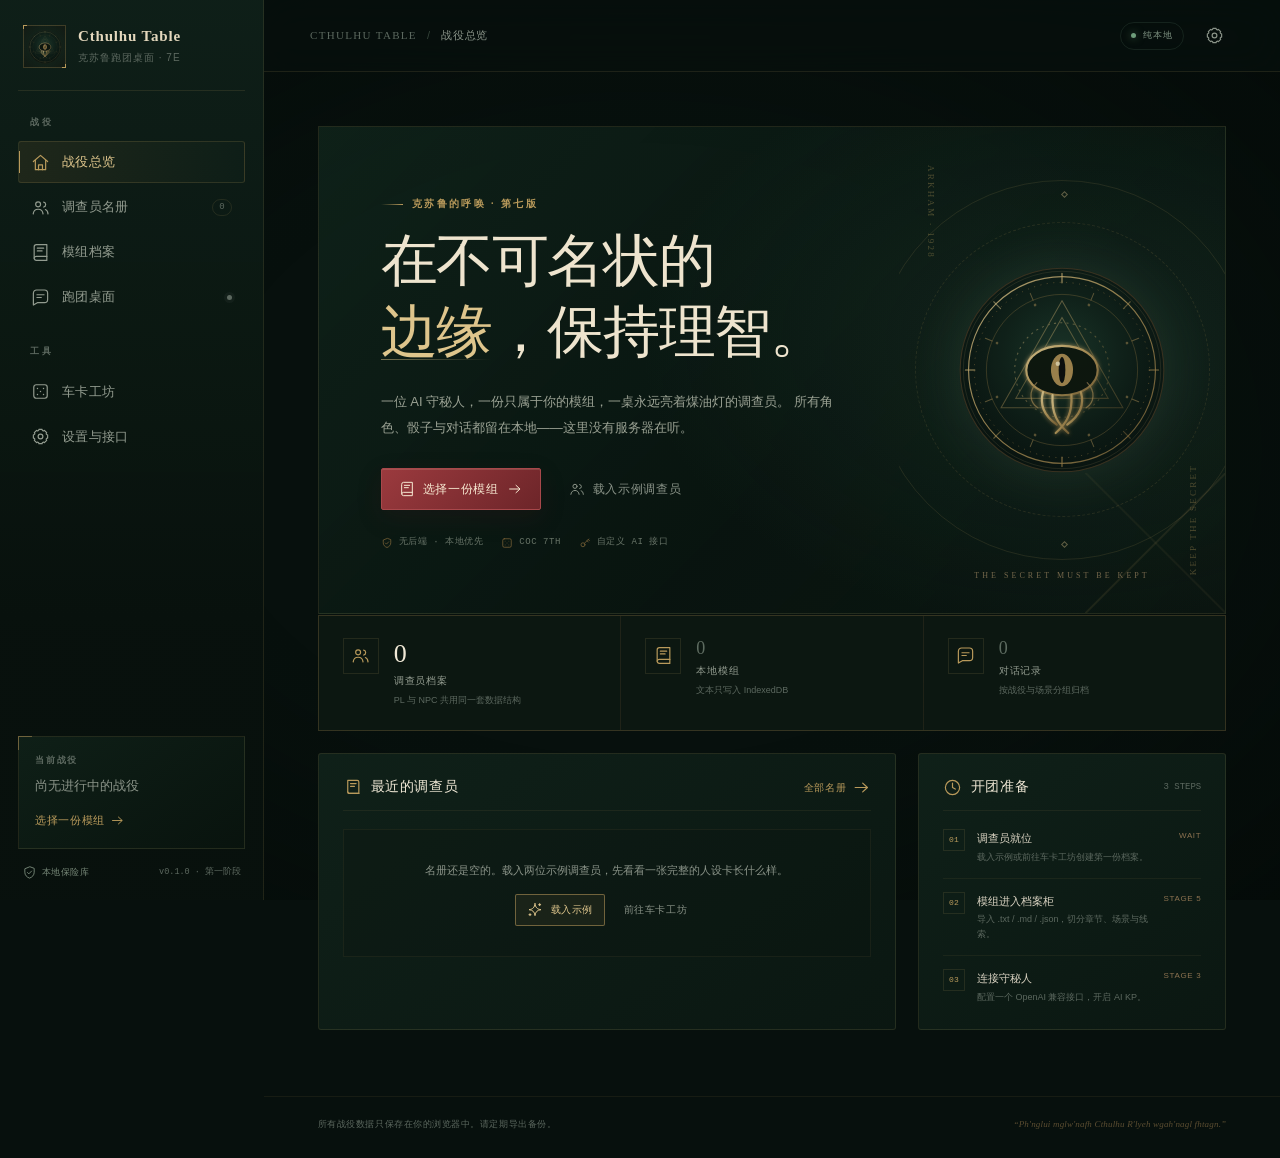
==== index.html @ a8385612 "Add files via upload" ====
<!DOCTYPE html>
<html lang="zh-CN" data-reduce-motion="false">
<head>
  <meta charset="UTF-8">
  <meta name="viewport" content="width=device-width, initial-scale=1.0, viewport-fit=cover">
  <meta name="color-scheme" content="dark">
  <meta name="theme-color" content="#07100d">
  <meta name="description" content="Cthulhu Table —— 纯前端、本地优先的克苏鲁的呼唤第七版 AI 跑团桌面。">
  <title>Cthulhu Table · 克苏鲁跑团桌面</title>
  <link rel="icon" href="assets/sigil.svg" type="image/svg+xml">
  <link rel="stylesheet" href="css/main.css">
  <style>
    /* 首屏防白闪：即使 CSS 尚未解析也保持深色 */
    html, body { background: #07100d; color: #ded4bc; }
    .boot-screen {
      position: fixed; inset: 0; z-index: 9999;
      display: grid; place-items: center; gap: 20px;
      background: radial-gradient(circle at 50% 42%, #10231b 0%, #07100d 62%);
      transition: opacity .45s ease, visibility .45s ease;
    }
    .boot-screen.is-hidden { opacity: 0; visibility: hidden; pointer-events: none; }
    .boot-inner { display: grid; justify-items: center; gap: 14px; text-align: center; }
    .boot-sigil { width: 78px; height: 78px; animation: bootTurn 14s linear infinite; }
    .boot-kicker { margin: 0; color: #b69b62; font: 600 11px/1.4 Georgia, serif; letter-spacing: .32em; text-transform: uppercase; }
    .boot-title { margin: 0; color: #e3d8bf; font: 500 20px/1.3 "Noto Serif SC", "Songti SC", SimSun, serif; letter-spacing: .1em; }
    .boot-note { margin: 0; max-width: 440px; color: #7f8b7d; font: 12px/1.8 "Noto Sans SC", "Microsoft YaHei", sans-serif; }
    .boot-note code { color: #c8ad75; }
    .boot-hint { display: none; max-width: 560px; padding: 14px 18px; border: 1px solid rgba(177, 65, 64, .5); background: rgba(74, 25, 26, .3); color: #cfb9a2; text-align: left; }
    .boot-hint.is-visible { display: block; }
    @keyframes bootTurn { to { transform: rotate(360deg); } }
    @media (prefers-reduced-motion: reduce) { .boot-sigil { animation: none; } }
  </style>
</head>
<body class="is-booting">
  <a class="skip-link" href="#main-content">跳到主要内容</a>

  <div class="boot-screen" id="boot-screen" role="status" aria-live="polite">
    <div class="boot-inner">
      <img class="boot-sigil" src="assets/sigil.svg" alt="">
      <p class="boot-kicker">Cthulhu Table</p>
      <h1 class="boot-title">正在唤醒旧日</h1>
      <p class="boot-note" id="boot-note">正在检查本地档案与守秘人桌面……</p>
      <div class="boot-hint" id="file-protocol-hint">
        <strong>需要通过 HTTP 打开。</strong><br>
        浏览器出于安全策略，禁止 <code>file://</code> 页面加载 ES Module。请双击项目根目录的
        <code>启动本地预览.bat</code>，或使用任意静态文件服务器打开本项目。部署到 GitHub Pages 后不受此限制。
      </div>
    </div>
  </div>

  <div class="app-shell" id="app-shell">
    <aside class="sidebar" id="sidebar" aria-label="主导航">
      <div class="sidebar__brand">
        <a class="brand" href="#/home" aria-label="Cthulhu Table 首页">
          <span class="brand__mark"><img src="assets/sigil.svg" alt=""></span>
          <span class="brand__type">
            <span class="brand__name">Cthulhu Table</span>
            <span class="brand__sub">克苏鲁跑团桌面 · 7E</span>
          </span>
        </a>
        <button class="icon-btn sidebar__close" type="button" data-action="close-nav" aria-label="关闭导航">
          <svg class="icon" aria-hidden="true"><use href="#i-x"></use></svg>
        </button>
      </div>

      <nav class="nav">
        <p class="nav__label">战役</p>
        <a class="nav__link" href="#/home" data-route="/home">
          <svg class="icon" aria-hidden="true"><use href="#i-home"></use></svg>
          <span>战役总览</span>
        </a>
        <a class="nav__link" href="#/characters" data-route="/characters">
          <svg class="icon" aria-hidden="true"><use href="#i-users"></use></svg>
          <span>调查员名册</span>
          <span class="nav__count" data-nav-count="characters">0</span>
        </a>
        <a class="nav__link" href="#/modules" data-route="/modules">
          <svg class="icon" aria-hidden="true"><use href="#i-book"></use></svg>
          <span>模组档案</span>
        </a>
        <a class="nav__link" href="#/table" data-route="/table">
          <svg class="icon" aria-hidden="true"><use href="#i-table"></use></svg>
          <span>跑团桌面</span>
          <span class="nav__dot" title="尚未开始"></span>
        </a>

        <p class="nav__label nav__label--tools">工具</p>
        <a class="nav__link" href="#/builder" data-route="/builder">
          <svg class="icon" aria-hidden="true"><use href="#i-dice"></use></svg>
          <span>车卡工坊</span>
        </a>
        <a class="nav__link" href="#/settings" data-route="/settings">
          <svg class="icon" aria-hidden="true"><use href="#i-settings"></use></svg>
          <span>设置与接口</span>
        </a>
      </nav>

      <div class="campaign-slot">
        <p class="campaign-slot__label">当前战役</p>
        <p class="campaign-slot__title">尚无进行中的战役</p>
        <a class="campaign-slot__link" href="#/modules">
          选择一份模组
          <svg class="icon icon--sm" aria-hidden="true"><use href="#i-arrow-right"></use></svg>
        </a>
      </div>

      <div class="sidebar__foot">
        <span class="local-seal" title="所有数据仅保存在此浏览器">
          <svg class="icon icon--sm" aria-hidden="true"><use href="#i-shield"></use></svg>
          本地保险库
        </span>
        <span class="version">v0.1.0 · 第一阶段</span>
      </div>
    </aside>

    <button class="nav-scrim" type="button" data-action="close-nav" tabindex="-1" aria-label="关闭导航遮罩"></button>

    <div class="shell-main">
      <header class="topbar">
        <div class="topbar__left">
          <button class="icon-btn topbar__menu" type="button" data-action="open-nav" aria-label="打开导航" aria-controls="sidebar" aria-expanded="false">
            <svg class="icon" aria-hidden="true"><use href="#i-menu"></use></svg>
          </button>
          <div class="crumb">
            <span class="crumb__root">Cthulhu Table</span>
            <span class="crumb__sep">/</span>
            <span class="crumb__current" id="topbar-title">战役总览</span>
          </div>
        </div>
        <div class="topbar__right">
          <span class="connection-pill" id="connection-pill">
            <span class="connection-pill__dot"></span>
            <span>纯本地</span>
          </span>
          <a class="icon-btn" href="#/settings" aria-label="打开设置">
            <svg class="icon" aria-hidden="true"><use href="#i-settings"></use></svg>
          </a>
        </div>
      </header>

      <main id="main-content" class="view" tabindex="-1" aria-live="polite"></main>

      <footer class="app-footer">
        <p>所有战役数据只保存在你的浏览器中。请定期导出备份。</p>
        <p class="app-footer__sigil">“Ph'nglui mglw'nafh Cthulhu R'lyeh wgah'nagl fhtagn.”</p>
      </footer>
    </div>
  </div>

  <div class="toast-region" id="toast-region" aria-live="polite" aria-atomic="false"></div>

  <dialog class="modal" id="app-dialog" aria-labelledby="modal-title">
    <div class="modal__frame">
      <button class="icon-btn modal__close" type="button" data-close-dialog aria-label="关闭对话框">
        <svg class="icon" aria-hidden="true"><use href="#i-x"></use></svg>
      </button>
      <header class="modal__head">
        <p class="modal__eyebrow" id="modal-eyebrow"></p>
        <h2 class="modal__title" id="modal-title"></h2>
      </header>
      <div class="modal__body" id="modal-body"></div>
      <footer class="modal__foot" id="modal-foot" hidden></footer>
    </div>
  </dialog>

  <!-- 内联图标库：不依赖任何 CDN -->
  <svg class="svg-sprite" aria-hidden="true" xmlns="http://www.w3.org/2000/svg">
    <symbol id="i-home" viewBox="0 0 24 24"><path d="M3 10.8 12 3l9 7.8"/><path d="M5.5 9.2V21h13V9.2"/><path d="M9.5 21v-6h5v6"/></symbol>
    <symbol id="i-users" viewBox="0 0 24 24"><circle cx="9" cy="8" r="3.1"/><path d="M2.8 20c.4-3.6 2.9-5.8 6.2-5.8s5.8 2.2 6.2 5.8"/><path d="M16 5.3a3.1 3.1 0 0 1 0 6.1"/><path d="M18.2 14.6c1.9.7 3 2.5 3.3 5.4"/></symbol>
    <symbol id="i-book" viewBox="0 0 24 24"><path d="M4 4.8A2.8 2.8 0 0 1 6.8 2H20v20H6.8A2.8 2.8 0 0 1 4 19.2z"/><path d="M4 19.2A2.8 2.8 0 0 1 6.8 17H20"/><path d="M8 6.5h8M8 10h6"/></symbol>
    <symbol id="i-table" viewBox="0 0 24 24"><path d="M21 14.5a4 4 0 0 1-4 4H8l-5 3V6.5a4 4 0 0 1 4-4h10a4 4 0 0 1 4 4z"/><path d="M7.5 8.5h9M7.5 12h5.5"/></symbol>
    <symbol id="i-dice" viewBox="0 0 24 24"><rect x="3.5" y="3.5" width="17" height="17" rx="3"/><circle cx="8.2" cy="8.2" r=".9" fill="currentColor" stroke="none"/><circle cx="15.8" cy="8.2" r=".9" fill="currentColor" stroke="none"/><circle cx="12" cy="12" r=".9" fill="currentColor" stroke="none"/><circle cx="8.2" cy="15.8" r=".9" fill="currentColor" stroke="none"/><circle cx="15.8" cy="15.8" r=".9" fill="currentColor" stroke="none"/></symbol>
    <symbol id="i-settings" viewBox="0 0 24 24"><circle cx="12" cy="12" r="3"/><path d="M19.4 15a1.6 1.6 0 0 0 .3 1.8l.1.1-2.9 2.9-.1-.1a1.6 1.6 0 0 0-1.8-.3 1.6 1.6 0 0 0-1 1.5V21h-4v-.1a1.6 1.6 0 0 0-1-1.5 1.6 1.6 0 0 0-1.8.3l-.1.1-2.9-2.9.1-.1a1.6 1.6 0 0 0 .3-1.8 1.6 1.6 0 0 0-1.5-1H3v-4h.1a1.6 1.6 0 0 0 1.5-1 1.6 1.6 0 0 0-.3-1.8l-.1-.1 2.9-2.9.1.1a1.6 1.6 0 0 0 1.8.3 1.6 1.6 0 0 0 1-1.5V3h4v.1a1.6 1.6 0 0 0 1 1.5 1.6 1.6 0 0 0 1.8-.3l.1-.1 2.9 2.9-.1.1a1.6 1.6 0 0 0-.3 1.8 1.6 1.6 0 0 0 1.5 1H21v4h-.1a1.6 1.6 0 0 0-1.5 1z"/></symbol>
    <symbol id="i-menu" viewBox="0 0 24 24"><path d="M3.5 7h17M3.5 12h17M3.5 17h17"/></symbol>
    <symbol id="i-x" viewBox="0 0 24 24"><path d="m5 5 14 14M19 5 5 19"/></symbol>
    <symbol id="i-plus" viewBox="0 0 24 24"><path d="M12 4v16M4 12h16"/></symbol>
    <symbol id="i-arrow-right" viewBox="0 0 24 24"><path d="M4 12h15"/><path d="m13.5 6.5 6 5.5-6 5.5"/></symbol>
    <symbol id="i-arrow-up-right" viewBox="0 0 24 24"><path d="M6.5 17.5 17.5 6.5"/><path d="M8 6.5h9.5V16"/></symbol>
    <symbol id="i-chevron-down" viewBox="0 0 24 24"><path d="m6 9 6 6 6-6"/></symbol>
    <symbol id="i-upload" viewBox="0 0 24 24"><path d="M12 16V3.8"/><path d="m7.5 8.3 4.5-4.5 4.5 4.5"/><path d="M4 15.5V20h16v-4.5"/></symbol>
    <symbol id="i-download" viewBox="0 0 24 24"><path d="M12 3.8V16"/><path d="m7.5 11.5 4.5 4.5 4.5-4.5"/><path d="M4 15.5V20h16v-4.5"/></symbol>
    <symbol id="i-shield" viewBox="0 0 24 24"><path d="M12 3 4.5 6v5.5c0 4.7 3.1 7.9 7.5 9.5 4.4-1.6 7.5-4.8 7.5-9.5V6z"/><path d="m8.7 12 2.2 2.2 4.4-4.5"/></symbol>
    <symbol id="i-eye" viewBox="0 0 24 24"><path d="M2.5 12s3.4-6 9.5-6 9.5 6 9.5 6-3.4 6-9.5 6-9.5-6-9.5-6Z"/><circle cx="12" cy="12" r="2.7"/></symbol>
    <symbol id="i-lock" viewBox="0 0 24 24"><rect x="4.5" y="10" width="15" height="11" rx="2"/><path d="M8 10V7.5a4 4 0 0 1 8 0V10"/><path d="M12 14v3"/></symbol>
    <symbol id="i-key" viewBox="0 0 24 24"><circle cx="8" cy="15.5" r="4"/><path d="m11 12.5 8.5-8.5M16 7.5l2.5 2.5M18.5 5l2.5 2.5"/></symbol>
    <symbol id="i-check" viewBox="0 0 24 24"><path d="m4 12.5 5.2 5.2L20 6.5"/></symbol>
    <symbol id="i-alert" viewBox="0 0 24 24"><path d="M12 3.5 21 20H3z"/><path d="M12 9v5M12 17.2v.2"/></symbol>
    <symbol id="i-trash" viewBox="0 0 24 24"><path d="M4.5 6.5h15M9 3.5h6M7 6.5 8 21h8l1-14.5M10 10v7M14 10v7"/></symbol>
    <symbol id="i-edit" viewBox="0 0 24 24"><path d="M4 20h4l11-11-4-4L4 16z"/><path d="m13.5 6.5 4 4"/></symbol>
    <symbol id="i-spark" viewBox="0 0 24 24"><path d="M12 2.5c.6 5.7 3.3 8.4 9 9-5.7.6-8.4 3.3-9 9-.6-5.7-3.3-8.4-9-9 5.7-.6 8.4-3.3 9-9Z"/><path d="M19 2.5v3M17.5 4h3M4.5 17.5v3M3 19h3"/></symbol>
    <symbol id="i-file" viewBox="0 0 24 24"><path d="M6 2.5h8l4 4V21.5H6z"/><path d="M14 2.5v4h4M9 12h6M9 16h6"/></symbol>
    <symbol id="i-clock" viewBox="0 0 24 24"><circle cx="12" cy="12" r="9"/><path d="M12 6.5V12l3.5 2"/></symbol>
    <symbol id="i-heart" viewBox="0 0 24 24"><path d="M20.8 5.8a5 5 0 0 0-7.1 0L12 7.5l-1.7-1.7a5 5 0 1 0-7.1 7.1L12 21l8.8-8.1a5 5 0 0 0 0-7.1Z"/></symbol>
    <symbol id="i-search" viewBox="0 0 24 24"><circle cx="10.8" cy="10.8" r="7.3"/><path d="m16 16 5 5"/></symbol>
    <symbol id="i-refresh" viewBox="0 0 24 24"><path d="M20.5 11A8.5 8.5 0 1 0 18 17.1"/><path d="M20.5 4v7h-7"/></symbol>
    <symbol id="i-wand" viewBox="0 0 24 24"><path d="m4 20 11-11"/><path d="m13.5 6.5 4 4"/><path d="M18 2.5v4M16 4.5h4M5 4v3M3.5 5.5h3M20 14v3M18.5 15.5h3"/></symbol>
    <symbol id="i-scroll" viewBox="0 0 24 24"><path d="M6 3h12a2 2 0 0 1 2 2v14.5H8A2 2 0 0 1 6 17.5z"/><path d="M6 17.5A2 2 0 0 0 8 19.5h12"/><path d="M9.5 7h7M9.5 10.5h5"/></symbol>
  </svg>

  <script>
    // 在模块脚本加载失败时，给出可操作的提示，而不是永远停在启动页。
    (function () {
      var isFile = location.protocol === 'file:';
      if (isFile) {
        document.getElementById('file-protocol-hint').classList.add('is-visible');
        document.getElementById('boot-note').textContent = '检测到 file:// 协议，浏览器阻止了 ES Module 加载。';
      }
      window.setTimeout(function () {
        if (document.body.classList.contains('is-booting')) {
          var note = document.getElementById('boot-note');
          if (note && !isFile) note.textContent = '加载时间超出预期。请打开开发者工具查看控制台错误。';
          if (isFile) document.getElementById('file-protocol-hint').classList.add('is-visible');
        }
      }, 6000);
    })();
  </script>
  <script type="module" src="js/app.js"></script>
  <noscript>
    <div class="noscript">Cthulhu Table 需要启用 JavaScript 才能运行。</div>
  </noscript>
</body>
</html>
---- css/main.css ----
/* =========================================================
   Cthulhu Table — 基础设计系统
   纯原生 CSS，无构建步骤、无外部字体/CDN。
   色彩：深墨绿、旧金、暗红、羊皮纸。
   ========================================================= */

:root {
  --bg: #07100d;
  --bg-deep: #040a08;
  --bg-elev: #0b1612;
  --panel: #0d1a15;
  --panel-2: #102019;
  --panel-3: #14261e;
  --line: rgba(184, 154, 93, 0.14);
  --line-strong: rgba(184, 154, 93, 0.32);
  --line-green: rgba(97, 130, 110, 0.18);
  --text: #d9d2c1;
  --text-strong: #f0e8d6;
  --muted: #8a9388;
  --faint: #5c685f;
  --gold: #b99a5b;
  --gold-bright: #dec58c;
  --gold-dim: #7e6538;
  --blood: #8e3236;
  --blood-bright: #bd5356;
  --blood-dim: #4b2022;
  --green: #527562;
  --green-bright: #7fa48d;
  --parchment: #e4d8bd;
  --font-display: "Noto Serif SC", "Source Han Serif SC", "Songti SC", "STSong", SimSun, serif;
  --font-body: "Noto Sans SC", "Source Han Sans SC", "PingFang SC", "Microsoft YaHei", sans-serif;
  --font-mono: "Cascadia Code", "SFMono-Regular", Consolas, "Liberation Mono", monospace;
  --sidebar-w: 264px;
  --topbar-h: 72px;
  --page-max: 1360px;
  --radius: 3px;
  --radius-lg: 6px;
  --shadow-lg: 0 32px 80px rgba(0, 0, 0, 0.45);
  --ease: cubic-bezier(0.22, 0.61, 0.36, 1);
}

*,
*::before,
*::after {
  box-sizing: border-box;
}

html {
  min-width: 320px;
  background: var(--bg);
  scroll-behavior: smooth;
  -webkit-text-size-adjust: 100%;
}

body {
  min-height: 100dvh;
  margin: 0;
  color: var(--text);
  background:
    radial-gradient(1100px 720px at 12% -8%, rgba(31, 67, 49, 0.44), transparent 62%),
    radial-gradient(820px 560px at 104% 8%, rgba(90, 34, 37, 0.15), transparent 66%),
    linear-gradient(180deg, #08120e 0%, var(--bg) 42%, #060d0a 100%);
  font-family: var(--font-body);
  font-size: 14px;
  line-height: 1.7;
  -webkit-font-smoothing: antialiased;
  text-rendering: optimizeLegibility;
}

body::before {
  position: fixed;
  z-index: 0;
  inset: 0;
  pointer-events: none;
  content: "";
  opacity: 0.035;
  background-image: url("data:image/svg+xml,%3Csvg xmlns='http://www.w3.org/2000/svg' width='180' height='180' viewBox='0 0 180 180'%3E%3Cfilter id='n'%3E%3CfeTurbulence type='fractalNoise' baseFrequency='.9' numOctaves='3' stitchTiles='stitch'/%3E%3C/filter%3E%3Crect width='100%25' height='100%25' filter='url(%23n)' opacity='.55'/%3E%3C/svg%3E");
  mix-blend-mode: soft-light;
}

body::after {
  position: fixed;
  z-index: 0;
  inset: 0;
  pointer-events: none;
  content: "";
  background: radial-gradient(ellipse at center, transparent 48%, rgba(2, 6, 4, 0.48) 100%);
}

body.is-booting {
  overflow: hidden;
}

body.nav-open {
  overflow: hidden;
}

::selection {
  color: #f7ecd6;
  background: rgba(142, 50, 54, 0.65);
}

::-webkit-scrollbar {
  width: 10px;
  height: 10px;
}

::-webkit-scrollbar-track {
  background: rgba(4, 10, 8, 0.6);
}

::-webkit-scrollbar-thumb {
  border: 2px solid rgba(4, 10, 8, 0.6);
  border-radius: 8px;
  background: #26382e;
}

::-webkit-scrollbar-thumb:hover {
  background: #3a5142;
}

a {
  color: var(--gold-bright);
  text-decoration: none;
}

a:hover {
  color: #f0d7a0;
}

h1,
h2,
h3,
h4,
p {
  margin-top: 0;
}

h1,
h2,
h3,
h4 {
  font-family: var(--font-display);
  font-weight: 500;
  line-height: 1.35;
  color: var(--text-strong);
}

button,
input,
textarea,
select {
  font: inherit;
}

button {
  color: inherit;
}

img,
svg {
  display: block;
}

:focus-visible {
  outline: 2px solid var(--gold-bright);
  outline-offset: 3px;
}

[hidden] {
  display: none !important;
}

.svg-sprite {
  position: absolute;
  width: 0;
  height: 0;
  overflow: hidden;
}

.noscript {
  position: fixed;
  z-index: 10000;
  right: 20px;
  bottom: 20px;
  padding: 14px 18px;
  border: 1px solid var(--blood);
  background: var(--blood-dim);
  color: var(--parchment);
}

/* ---------- 基础图形元素 ---------- */

.icon {
  width: 19px;
  height: 19px;
  flex: 0 0 auto;
  fill: none;
  stroke: currentColor;
  stroke-width: 1.5;
  stroke-linecap: round;
  stroke-linejoin: round;
}

.icon--sm {
  width: 15px;
  height: 15px;
}

.icon--lg {
  width: 24px;
  height: 24px;
}

.eyebrow {
  display: inline-flex;
  align-items: center;
  gap: 9px;
  margin: 0 0 15px;
  color: var(--gold);
  font-family: Georgia, "Times New Roman", var(--font-display);
  font-size: 10px;
  font-weight: 600;
  letter-spacing: 0.24em;
  line-height: 1.4;
  text-transform: uppercase;
}

.eyebrow::before {
  width: 22px;
  height: 1px;
  content: "";
  background: linear-gradient(90deg, transparent, var(--gold));
}

.eyebrow--blood {
  color: var(--blood-bright);
}

.eyebrow--blood::before {
  background: linear-gradient(90deg, transparent, var(--blood-bright));
}

.muted {
  color: var(--muted);
}

.faint {
  color: var(--faint);
}

.mono {
  font-family: var(--font-mono);
  font-size: 0.92em;
  letter-spacing: -0.01em;
}

.skip-link {
  position: fixed;
  z-index: 10001;
  top: 12px;
  left: 12px;
  padding: 10px 16px;
  transform: translateY(-160%);
  border: 1px solid var(--gold);
  background: var(--bg-elev);
  color: var(--parchment);
  transition: transform 0.2s ease;
}

.skip-link:focus {
  transform: translateY(0);
}

/* ---------- 应用外壳 ---------- */

.app-shell {
  position: relative;
  z-index: 1;
  display: grid;
  grid-template-columns: var(--sidebar-w) minmax(0, 1fr);
  min-height: 100dvh;
  transition: opacity 0.4s var(--ease);
}

.is-booting .app-shell {
  opacity: 0;
}

.sidebar {
  position: sticky;
  top: 0;
  z-index: 50;
  display: flex;
  flex-direction: column;
  width: var(--sidebar-w);
  height: 100dvh;
  padding: 25px 18px 18px;
  overflow: hidden auto;
  border-right: 1px solid var(--line);
  background:
    linear-gradient(180deg, rgba(15, 31, 24, 0.96) 0%, rgba(8, 17, 13, 0.985) 70%),
    var(--bg-elev);
}

.sidebar::after {
  position: absolute;
  top: 0;
  right: -1px;
  width: 1px;
  height: 180px;
  content: "";
  background: linear-gradient(180deg, var(--gold), transparent);
  opacity: 0.35;
}

.sidebar__brand {
  display: flex;
  align-items: center;
  justify-content: space-between;
  padding: 0 5px 22px;
  border-bottom: 1px solid var(--line);
}

.brand {
  display: flex;
  align-items: center;
  gap: 12px;
  min-width: 0;
  color: var(--text-strong);
}

.brand:hover {
  color: var(--text-strong);
}

.brand__mark {
  position: relative;
  display: grid;
  flex: 0 0 43px;
  width: 43px;
  height: 43px;
  place-items: center;
  border: 1px solid rgba(185, 154, 91, 0.3);
  background: radial-gradient(circle, rgba(37, 70, 54, 0.4), rgba(7, 16, 13, 0.8));
  box-shadow: inset 0 0 18px rgba(185, 154, 91, 0.08);
}

.brand__mark::before,
.brand__mark::after {
  position: absolute;
  width: 4px;
  height: 4px;
  content: "";
  border-color: var(--gold);
  border-style: solid;
}

.brand__mark::before {
  top: -1px;
  left: -1px;
  border-width: 1px 0 0 1px;
}

.brand__mark::after {
  right: -1px;
  bottom: -1px;
  border-width: 0 1px 1px 0;
}

.brand__mark img {
  width: 34px;
  height: 34px;
}

.brand__type {
  display: grid;
  gap: 2px;
  min-width: 0;
}

.brand__name {
  overflow: hidden;
  color: var(--parchment);
  font-family: Georgia, var(--font-display);
  font-size: 15px;
  font-weight: 600;
  letter-spacing: 0.055em;
  line-height: 1.3;
  text-overflow: ellipsis;
  white-space: nowrap;
}

.brand__sub {
  color: var(--faint);
  font-size: 10px;
  letter-spacing: 0.1em;
  white-space: nowrap;
}

.icon-btn.sidebar__close {
  display: none;
}

.nav {
  display: flex;
  flex-direction: column;
  gap: 3px;
  margin-top: 24px;
}

.nav__label {
  margin: 0 0 8px;
  padding: 0 12px;
  color: var(--faint);
  font-family: Georgia, var(--font-display);
  font-size: 9px;
  font-weight: 700;
  letter-spacing: 0.28em;
  text-transform: uppercase;
}

.nav__label--tools {
  margin-top: 23px;
}

.nav__link {
  position: relative;
  display: flex;
  align-items: center;
  gap: 12px;
  min-height: 42px;
  padding: 0 12px;
  overflow: hidden;
  border: 1px solid transparent;
  border-radius: var(--radius);
  color: #929b8f;
  font-size: 13px;
  letter-spacing: 0.025em;
  transition: color 0.2s ease, background 0.2s ease, border-color 0.2s ease;
}

.nav__link::before {
  position: absolute;
  top: 50%;
  left: -1px;
  width: 2px;
  height: 0;
  content: "";
  background: var(--gold);
  transform: translateY(-50%);
  transition: height 0.24s var(--ease);
}

.nav__link:hover {
  color: var(--text-strong);
  background: rgba(80, 114, 93, 0.08);
}

.nav__link.is-active {
  color: var(--gold-bright);
  border-color: rgba(185, 154, 91, 0.18);
  background: linear-gradient(90deg, rgba(129, 102, 54, 0.16), rgba(24, 43, 33, 0.18));
}

.nav__link.is-active::before {
  height: 22px;
}

.nav__link.is-active .icon {
  color: var(--gold);
}

.nav__count {
  min-width: 20px;
  margin-left: auto;
  padding: 1px 6px;
  border: 1px solid var(--line);
  border-radius: 20px;
  color: var(--faint);
  font-family: var(--font-mono);
  font-size: 9px;
  line-height: 1.5;
  text-align: center;
}

.nav__dot {
  width: 5px;
  height: 5px;
  margin-left: auto;
  border-radius: 50%;
  background: var(--faint);
  box-shadow: 0 0 0 3px rgba(92, 104, 95, 0.1);
}

.campaign-slot {
  position: relative;
  margin-top: auto;
  padding: 16px;
  border: 1px solid var(--line);
  background:
    linear-gradient(145deg, rgba(27, 54, 42, 0.36), rgba(10, 21, 16, 0.35)),
    rgba(9, 19, 14, 0.6);
}

.campaign-slot::before {
  position: absolute;
  top: -1px;
  left: -1px;
  width: 14px;
  height: 14px;
  content: "";
  border-top: 1px solid var(--gold);
  border-left: 1px solid var(--gold);
  opacity: 0.5;
}

.campaign-slot__label {
  margin: 0 0 7px;
  color: var(--faint);
  font-family: Georgia, var(--font-display);
  font-size: 9px;
  font-weight: 600;
  letter-spacing: 0.2em;
  text-transform: uppercase;
}

.campaign-slot__title {
  margin: 0 0 12px;
  color: var(--muted);
  font-family: var(--font-display);
  font-size: 13px;
  line-height: 1.55;
}

.campaign-slot__link {
  display: inline-flex;
  align-items: center;
  gap: 5px;
  color: var(--gold);
  font-size: 11px;
  letter-spacing: 0.06em;
}

.campaign-slot__link:hover {
  gap: 8px;
}

.sidebar__foot {
  display: flex;
  align-items: center;
  justify-content: space-between;
  gap: 8px;
  padding: 16px 4px 2px;
  color: var(--faint);
  font-size: 9px;
}

.local-seal {
  display: inline-flex;
  align-items: center;
  gap: 5px;
  color: #778878;
  letter-spacing: 0.05em;
}

.version {
  font-family: var(--font-mono);
  font-size: 8.5px;
  white-space: nowrap;
}

.nav-scrim {
  display: none;
}

.shell-main {
  display: flex;
  flex-direction: column;
  min-width: 0;
  min-height: 100dvh;
}

/* ---------- 顶栏 ---------- */

.topbar {
  position: sticky;
  top: 0;
  z-index: 40;
  display: flex;
  align-items: center;
  justify-content: space-between;
  height: var(--topbar-h);
  padding: 0 clamp(18px, 3.6vw, 48px);
  border-bottom: 1px solid var(--line);
  background: rgba(7, 16, 13, 0.78);
  backdrop-filter: blur(18px);
  -webkit-backdrop-filter: blur(18px);
}

.topbar__left,
.topbar__right {
  display: flex;
  align-items: center;
  gap: 12px;
  min-width: 0;
}

.icon-btn.topbar__menu {
  display: none;
}

.crumb {
  display: flex;
  align-items: center;
  gap: 10px;
  min-width: 0;
  color: var(--faint);
  font-size: 11px;
  letter-spacing: 0.08em;
}

.crumb__root {
  font-family: Georgia, var(--font-display);
  letter-spacing: 0.12em;
  text-transform: uppercase;
}

.crumb__sep {
  color: #35443a;
}

.crumb__current {
  overflow: hidden;
  color: var(--muted);
  text-overflow: ellipsis;
  white-space: nowrap;
}

.connection-pill {
  display: inline-flex;
  align-items: center;
  gap: 7px;
  height: 28px;
  padding: 0 10px;
  border: 1px solid var(--line-green);
  border-radius: 20px;
  color: #7e9282;
  font-size: 9px;
  letter-spacing: 0.1em;
  white-space: nowrap;
}

.connection-pill__dot {
  width: 5px;
  height: 5px;
  border-radius: 50%;
  background: #6e9d7b;
  box-shadow: 0 0 8px rgba(110, 157, 123, 0.65);
}

.icon-btn {
  display: inline-grid;
  width: 38px;
  height: 38px;
  padding: 0;
  place-items: center;
  border: 1px solid transparent;
  border-radius: var(--radius);
  background: transparent;
  color: var(--muted);
  cursor: pointer;
  transition: color 0.2s ease, border-color 0.2s ease, background 0.2s ease;
}

.icon-btn:hover {
  color: var(--gold-bright);
  border-color: var(--line);
  background: rgba(69, 95, 78, 0.1);
}

/* ---------- 页面主体 ---------- */

.view {
  flex: 1;
  width: 100%;
  max-width: var(--page-max);
  margin: 0 auto;
  padding: clamp(30px, 4.2vw, 58px) clamp(18px, 4.2vw, 56px) 66px;
}

.view.is-entering {
  animation: viewIn 0.45s var(--ease) both;
}

.app-footer {
  display: flex;
  justify-content: space-between;
  gap: 24px;
  width: 100%;
  max-width: var(--page-max);
  margin: 0 auto;
  padding: 20px clamp(18px, 4.2vw, 56px) 26px;
  border-top: 1px solid rgba(184, 154, 93, 0.09);
  color: var(--faint);
  font-size: 9px;
  letter-spacing: 0.06em;
}

.app-footer p {
  margin: 0;
}

.app-footer__sigil {
  color: #5b4d31;
  font-family: Georgia, var(--font-display);
  font-style: italic;
  letter-spacing: 0.02em;
}

/* ---------- 页头与通用组件 ---------- */

.page-head {
  display: flex;
  align-items: flex-end;
  justify-content: space-between;
  gap: 30px;
  margin-bottom: 34px;
  padding-bottom: 27px;
  border-bottom: 1px solid var(--line);
}

.page-head__main {
  min-width: 0;
}

.page-kicker {
  display: flex;
  align-items: center;
  gap: 11px;
  margin-bottom: 10px;
  color: var(--gold);
  font-family: Georgia, var(--font-display);
  font-size: 9px;
  font-weight: 600;
  letter-spacing: 0.24em;
  text-transform: uppercase;
}

.page-kicker::before {
  width: 18px;
  height: 1px;
  content: "";
  background: var(--gold);
  opacity: 0.65;
}

.page-title {
  margin: 0;
  color: var(--text-strong);
  font-size: clamp(27px, 3vw, 38px);
  font-weight: 500;
  letter-spacing: 0.01em;
}

.page-lede {
  max-width: 660px;
  margin: 10px 0 0;
  color: var(--muted);
  font-size: 13px;
  line-height: 1.9;
}

.page-head__actions {
  display: flex;
  flex-wrap: wrap;
  gap: 9px;
  align-items: center;
  flex: 0 0 auto;
}

.section-head {
  display: flex;
  align-items: baseline;
  justify-content: space-between;
  gap: 20px;
  margin: 34px 0 16px;
}

.section-head__title {
  display: flex;
  align-items: center;
  gap: 10px;
  margin: 0;
  font-size: 17px;
  letter-spacing: 0.03em;
}

.section-head__title::before {
  width: 3px;
  height: 15px;
  content: "";
  background: linear-gradient(180deg, var(--gold), transparent);
}

.section-head__link {
  display: inline-flex;
  align-items: center;
  gap: 5px;
  color: var(--gold);
  font-size: 10px;
  letter-spacing: 0.08em;
}

.panel {
  position: relative;
  padding: 24px;
  border: 1px solid var(--line);
  border-radius: var(--radius);
  background:
    linear-gradient(145deg, rgba(18, 38, 29, 0.5), rgba(9, 20, 15, 0.5)),
    var(--panel);
}

.panel--flush {
  padding: 0;
  overflow: hidden;
}

.panel__head {
  display: flex;
  align-items: center;
  justify-content: space-between;
  gap: 18px;
  margin-bottom: 18px;
  padding-bottom: 13px;
  border-bottom: 1px solid rgba(184, 154, 93, 0.09);
}

.panel__title {
  display: flex;
  align-items: center;
  gap: 9px;
  margin: 0;
  font-size: 14px;
  letter-spacing: 0.04em;
}

.panel__title .icon {
  color: var(--gold);
}

.panel__meta {
  color: var(--faint);
  font-family: var(--font-mono);
  font-size: 9px;
}

.btn {
  position: relative;
  display: inline-flex;
  align-items: center;
  justify-content: center;
  gap: 8px;
  min-height: 42px;
  padding: 0 17px;
  border: 1px solid rgba(185, 154, 91, 0.32);
  border-radius: 2px;
  background: rgba(13, 29, 22, 0.55);
  color: var(--parchment);
  font-size: 12px;
  letter-spacing: 0.055em;
  line-height: 1.2;
  white-space: nowrap;
  cursor: pointer;
  transition: border-color 0.22s ease, color 0.22s ease, background 0.22s ease, transform 0.22s ease;
}

.btn:hover {
  border-color: rgba(222, 197, 140, 0.6);
  background: rgba(33, 58, 44, 0.65);
  color: #f2e5cb;
}

.btn:active {
  transform: translateY(1px);
}

.btn .icon {
  width: 16px;
  height: 16px;
}

.btn--primary {
  border-color: #a8484b;
  background: linear-gradient(135deg, #9b3a3e, #6d2529);
  color: #f7e9d2;
  box-shadow: inset 0 1px 0 rgba(255, 225, 190, 0.14), 0 8px 24px rgba(80, 24, 27, 0.18);
}

.btn--primary:hover {
  border-color: #c96769;
  background: linear-gradient(135deg, #ad4246, #7d2a2e);
  color: #fff3df;
}

.btn--gold {
  border-color: rgba(185, 154, 91, 0.55);
  background: rgba(185, 154, 91, 0.08);
  color: var(--gold-bright);
}

.btn--gold:hover {
  background: rgba(185, 154, 91, 0.14);
  color: #f3dfb2;
}

.btn--ghost {
  border-color: transparent;
  background: transparent;
  color: var(--muted);
}

.btn--ghost:hover {
  border-color: var(--line);
  background: rgba(69, 95, 78, 0.08);
  color: var(--text);
}

.btn--danger {
  border-color: rgba(142, 50, 54, 0.5);
  background: rgba(75, 32, 34, 0.3);
  color: #d59a9a;
}

.btn--sm {
  min-height: 32px;
  padding: 0 11px;
  font-size: 10px;
}

.btn--icon {
  width: 32px;
  min-height: 32px;
  padding: 0;
}

.btn[disabled] {
  opacity: 0.45;
  cursor: not-allowed;
}

.stage-badge {
  display: inline-flex;
  align-items: center;
  gap: 6px;
  min-height: 25px;
  padding: 0 9px;
  border: 1px solid rgba(185, 154, 91, 0.22);
  border-radius: 20px;
  color: var(--gold);
  font-family: var(--font-mono);
  font-size: 8.5px;
  letter-spacing: 0.08em;
  white-space: nowrap;
}

.stage-badge--blood {
  border-color: rgba(142, 50, 54, 0.42);
  color: #c98282;
}

.stage-badge__dot {
  width: 4px;
  height: 4px;
  border-radius: 50%;
  background: currentColor;
}

.tag {
  display: inline-flex;
  align-items: center;
  min-height: 21px;
  padding: 0 7px;
  border: 1px solid rgba(185, 154, 91, 0.15);
  border-radius: 2px;
  background: rgba(185, 154, 91, 0.045);
  color: #a89978;
  font-size: 9px;
  letter-spacing: 0.04em;
}

.tag--pc {
  border-color: rgba(91, 137, 109, 0.3);
  color: #86ab93;
}

.tag--npc {
  border-color: rgba(142, 50, 54, 0.35);
  color: #bf8686;
}

.divider {
  height: 1px;
  margin: 18px 0;
  border: 0;
  background: linear-gradient(90deg, var(--line), transparent);
}

.info-strip {
  display: flex;
  align-items: flex-start;
  gap: 12px;
  padding: 13px 15px;
  border: 1px solid var(--line);
  border-left: 2px solid var(--gold);
  background: rgba(13, 28, 21, 0.58);
  color: var(--muted);
  font-size: 11px;
  line-height: 1.75;
}

.info-strip .icon {
  margin-top: 2px;
  color: var(--gold);
}

.info-strip strong {
  color: var(--text);
  font-weight: 500;
}

.info-strip--blood {
  border-left-color: var(--blood);
}

.info-strip--blood .icon {
  color: var(--blood-bright);
}

/* ---------- 首页 ---------- */

.home-hero {
  position: relative;
  display: grid;
  grid-template-columns: minmax(0, 1.28fr) minmax(290px, 0.72fr);
  min-height: 448px;
  overflow: hidden;
  border: 1px solid var(--line);
  background:
    radial-gradient(680px 460px at 82% 44%, rgba(46, 87, 67, 0.24), transparent 62%),
    linear-gradient(135deg, rgba(21, 47, 35, 0.56) 0%, rgba(9, 21, 16, 0.82) 58%, rgba(11, 22, 17, 0.95) 100%);
}

.home-hero::before {
  position: absolute;
  top: -1px;
  left: -1px;
  width: 90px;
  height: 90px;
  content: "";
  border-top: 1px solid rgba(222, 197, 140, 0.45);
  border-left: 1px solid rgba(222, 197, 140, 0.45);
}

.home-hero::after {
  position: absolute;
  right: 0;
  bottom: 0;
  width: 140px;
  height: 140px;
  pointer-events: none;
  content: "";
  background:
    linear-gradient(135deg, transparent 49.5%, rgba(185, 154, 91, 0.16) 50%, rgba(185, 154, 91, 0.16) 50.5%, transparent 51%),
    linear-gradient(45deg, transparent 49.5%, rgba(185, 154, 91, 0.1) 50%, rgba(185, 154, 91, 0.1) 50.5%, transparent 51%);
  opacity: 0.7;
}

.hero__copy {
  position: relative;
  z-index: 2;
  align-self: center;
  padding: clamp(34px, 5vw, 62px);
}

.hero__title {
  max-width: 780px;
  margin: 0 0 22px;
  color: #eee4ce;
  font-size: clamp(38px, 4.45vw, 64px);
  font-weight: 500;
  letter-spacing: -0.025em;
  line-height: 1.24;
}

.hero__title em {
  position: relative;
  color: var(--gold-bright);
  font-style: normal;
}

.hero__title em::after {
  position: absolute;
  right: 0;
  bottom: 3px;
  left: 0;
  height: 1px;
  content: "";
  background: linear-gradient(90deg, rgba(222, 197, 140, 0.5), transparent);
}

.hero__lede {
  max-width: 580px;
  margin: 0 0 27px;
  color: #9ba294;
  font-size: 13px;
  line-height: 2;
}

.hero__actions {
  display: flex;
  flex-wrap: wrap;
  gap: 10px;
  margin-bottom: 25px;
}

.hero__meta {
  display: flex;
  flex-wrap: wrap;
  gap: 18px;
  color: #687468;
  font-family: var(--font-mono);
  font-size: 9px;
  letter-spacing: 0.06em;
}

.hero__meta span {
  display: inline-flex;
  align-items: center;
  gap: 6px;
}

.hero__meta .icon {
  width: 12px;
  height: 12px;
  color: var(--gold-dim);
}

.hero__oracle {
  position: relative;
  display: grid;
  min-height: 340px;
  place-items: center;
  overflow: hidden;
}

.oracle-rings {
  position: absolute;
  width: min(32vw, 380px);
  height: min(32vw, 380px);
  border: 1px solid rgba(185, 154, 91, 0.14);
  border-radius: 50%;
}

.oracle-rings::before,
.oracle-rings::after {
  position: absolute;
  inset: 11%;
  content: "";
  border: 1px dashed rgba(185, 154, 91, 0.15);
  border-radius: 50%;
}

.oracle-rings::after {
  inset: 23%;
  border-style: solid;
  border-color: rgba(111, 152, 126, 0.14);
}

.oracle-rune {
  position: absolute;
  z-index: 3;
  width: 5px;
  height: 5px;
  border: 1px solid rgba(222, 197, 140, 0.4);
  transform: rotate(45deg);
}

.oracle-rune:nth-child(1) { top: 3%; left: 50%; }
.oracle-rune:nth-child(2) { top: 50%; right: 3%; }
.oracle-rune:nth-child(3) { bottom: 3%; left: 50%; }
.oracle-rune:nth-child(4) { top: 50%; left: 3%; }

.oracle-sigil {
  position: relative;
  z-index: 2;
  width: min(19vw, 210px);
  height: min(19vw, 210px);
  opacity: 0.9;
  filter: drop-shadow(0 0 28px rgba(117, 157, 127, 0.18));
  animation: slowTurn 60s linear infinite;
}

.oracle-caption {
  position: absolute;
  z-index: 4;
  bottom: 30px;
  left: 50%;
  width: max-content;
  max-width: 80%;
  margin: 0;
  color: #75684c;
  font-family: Georgia, var(--font-display);
  font-size: 8px;
  letter-spacing: 0.38em;
  text-align: center;
  text-transform: uppercase;
  transform: translateX(-50%);
}

.oracle-mark {
  position: absolute;
  color: rgba(185, 154, 91, 0.38);
  font-family: var(--font-display);
  font-size: 9px;
  letter-spacing: 0.25em;
  writing-mode: vertical-rl;
}

.oracle-mark--left {
  top: 38px;
  left: 24px;
}

.oracle-mark--right {
  right: 24px;
  bottom: 38px;
  transform: rotate(180deg);
}

.stat-grid {
  display: grid;
  grid-template-columns: repeat(3, minmax(0, 1fr));
  gap: 1px;
  margin-top: 1px;
  border: 1px solid var(--line);
  background: var(--line);
}

.stat-card {
  position: relative;
  display: flex;
  align-items: flex-start;
  gap: 15px;
  min-height: 104px;
  padding: 22px 24px;
  background: rgba(11, 24, 18, 0.94);
}

.stat-card__icon {
  display: grid;
  flex: 0 0 36px;
  width: 36px;
  height: 36px;
  place-items: center;
  border: 1px solid var(--line);
  color: var(--gold);
}

.stat-card__body {
  display: block;
  min-width: 0;
}

.stat-card__value {
  display: block;
  margin-bottom: 3px;
  color: var(--text-strong);
  font-family: Georgia, var(--font-display);
  font-size: 26px;
  line-height: 1.2;
}

.stat-card__value--empty {
  color: #5d6b60;
  font-size: 18px;
  letter-spacing: 0.04em;
}

.stat-card__label {
  display: block;
  color: #929b8f;
  font-size: 10px;
  letter-spacing: 0.08em;
}

.stat-card__hint {
  display: block;
  margin-top: 4px;
  color: var(--faint);
  font-size: 9px;
}

.home-grid {
  display: grid;
  grid-template-columns: minmax(0, 1.5fr) minmax(280px, 0.8fr);
  gap: 22px;
  margin-top: 22px;
}

.recent-list {
  display: grid;
  gap: 1px;
  background: var(--line);
  border: 1px solid var(--line);
}

.recent-item {
  display: flex;
  align-items: center;
  gap: 13px;
  width: 100%;
  padding: 13px 15px;
  border: 0;
  background: rgba(10, 22, 16, 0.92);
  color: inherit;
  font: inherit;
  text-align: left;
  cursor: pointer;
  transition: background 0.2s ease;
}

.recent-item:hover {
  background: rgba(21, 43, 32, 0.85);
}

.recent-item__portrait {
  display: grid;
  flex: 0 0 38px;
  width: 38px;
  height: 38px;
  place-items: center;
  border: 1px solid rgba(185, 154, 91, 0.22);
  background:
    radial-gradient(circle at 50% 34%, rgba(76, 110, 90, 0.35), transparent 66%),
    #0b1711;
  color: var(--gold);
  font-family: var(--font-display);
  font-size: 15px;
}

.recent-item__body {
  display: block;
  min-width: 0;
  flex: 1;
}

.recent-item__name {
  display: block;
  overflow: hidden;
  margin: 0;
  color: var(--text);
  font-family: var(--font-display);
  font-size: 13px;
  line-height: 1.45;
  text-overflow: ellipsis;
  white-space: nowrap;
}

.recent-item__meta {
  display: block;
  margin: 1px 0 0;
  overflow: hidden;
  color: var(--faint);
  font-size: 9px;
  letter-spacing: 0.03em;
  line-height: 1.5;
  text-overflow: ellipsis;
  white-space: nowrap;
}

.recent-item__side {
  display: flex;
  align-items: center;
  gap: 8px;
  margin-left: auto;
  color: var(--faint);
  font-family: var(--font-mono);
  font-size: 8px;
  white-space: nowrap;
}

.recent-item__side .icon {
  width: 13px;
  height: 13px;
}

.preflight {
  display: grid;
  gap: 0;
  margin: 0;
  padding: 0;
  list-style: none;
}

.preflight__item {
  display: flex;
  align-items: flex-start;
  gap: 12px;
  padding: 13px 0;
  border-bottom: 1px solid rgba(184, 154, 93, 0.08);
}

.preflight__item:first-child {
  padding-top: 0;
}

.preflight__item:last-child {
  padding-bottom: 0;
  border-bottom: 0;
}

.preflight__index {
  display: grid;
  flex: 0 0 22px;
  width: 22px;
  height: 22px;
  place-items: center;
  border: 1px solid var(--line);
  color: var(--gold);
  font-family: var(--font-mono);
  font-size: 8px;
}

.preflight__body {
  min-width: 0;
  flex: 1;
}

.preflight__title {
  margin: 0;
  color: var(--text);
  font-size: 11px;
}

.preflight__desc {
  margin: 2px 0 0;
  color: var(--faint);
  font-size: 9px;
  line-height: 1.65;
}

.preflight__status {
  flex: 0 0 auto;
  color: #8c7250;
  font-size: 8px;
  letter-spacing: 0.08em;
}

/* ---------- 空状态 ---------- */

.empty-state {
  display: grid;
  justify-items: center;
  padding: 54px 24px;
  border: 1px dashed rgba(184, 154, 93, 0.2);
  background:
    radial-gradient(360px 220px at 50% 40%, rgba(34, 63, 48, 0.17), transparent 70%),
    rgba(9, 19, 14, 0.45);
  text-align: center;
}

.empty-state__sigil {
  width: 70px;
  height: 70px;
  margin-bottom: 18px;
  opacity: 0.55;
}

.empty-state__title {
  margin: 0 0 7px;
  font-size: 18px;
}

.empty-state__text {
  max-width: 450px;
  margin: 0 0 20px;
  color: var(--muted);
  font-size: 11px;
  line-height: 1.9;
}

.empty-state__actions {
  display: flex;
  flex-wrap: wrap;
  justify-content: center;
  gap: 9px;
}

.empty-state--compact {
  padding: 30px 18px;
  border-style: solid;
  border-color: rgba(184, 154, 93, 0.08);
  background: rgba(9, 19, 14, 0.25);
}

.empty-state--compact .empty-state__text {
  margin-bottom: 13px;
}

.empty-state--compact .empty-state__actions {
  gap: 7px;
}

/* ---------- 调查员名册 ---------- */

.char-grid {
  display: grid;
  grid-template-columns: repeat(2, minmax(0, 1fr));
  gap: 16px;
}

.character-card {
  position: relative;
  display: flex;
  flex-direction: column;
  min-height: 270px;
  padding: 21px;
  overflow: hidden;
  border: 1px solid var(--line);
  background:
    radial-gradient(420px 180px at 100% 0%, rgba(42, 81, 61, 0.19), transparent 60%),
    linear-gradient(145deg, rgba(17, 35, 27, 0.75), rgba(9, 20, 15, 0.75));
  transition: border-color 0.25s ease, transform 0.25s var(--ease), background 0.25s ease;
}

.character-card::before {
  position: absolute;
  top: -1px;
  left: -1px;
  width: 22px;
  height: 22px;
  content: "";
  border-top: 1px solid rgba(185, 154, 91, 0.5);
  border-left: 1px solid rgba(185, 154, 91, 0.5);
  opacity: 0.6;
}

.character-card:hover {
  border-color: rgba(185, 154, 91, 0.28);
  background:
    radial-gradient(420px 180px at 100% 0%, rgba(53, 96, 73, 0.24), transparent 60%),
    linear-gradient(145deg, rgba(21, 42, 32, 0.85), rgba(9, 20, 15, 0.82));
  transform: translateY(-2px);
}

.character-card__top {
  display: flex;
  align-items: flex-start;
  gap: 14px;
}

.character-card__portrait {
  position: relative;
  display: grid;
  flex: 0 0 54px;
  width: 54px;
  height: 60px;
  place-items: center;
  overflow: hidden;
  border: 1px solid rgba(185, 154, 91, 0.25);
  background:
    radial-gradient(circle at 50% 32%, rgba(85, 127, 104, 0.38), transparent 62%),
    #0a1611;
  color: var(--gold-bright);
  font-family: var(--font-display);
  font-size: 22px;
}

.character-card__portrait::after {
  position: absolute;
  right: 4px;
  bottom: 4px;
  left: 4px;
  height: 1px;
  content: "";
  background: rgba(185, 154, 91, 0.28);
}

.character-card__identity {
  min-width: 0;
  flex: 1;
}

.character-card__name {
  display: flex;
  align-items: center;
  gap: 8px;
  margin: 1px 0 4px;
  font-size: 20px;
  line-height: 1.3;
}

.character-card__name span {
  overflow: hidden;
  text-overflow: ellipsis;
}

.character-card__meta {
  margin: 0;
  color: var(--muted);
  font-size: 10px;
  letter-spacing: 0.03em;
}

.character-card__quote {
  position: relative;
  min-height: 42px;
  margin: 18px 0 14px;
  padding-left: 13px;
  color: #aeb1a2;
  font-family: var(--font-display);
  font-size: 12px;
  line-height: 1.75;
}

.character-card__quote::before {
  position: absolute;
  top: 1px;
  bottom: 1px;
  left: 0;
  width: 1px;
  content: "";
  background: linear-gradient(180deg, var(--gold-dim), transparent);
}

.character-card__vitals {
  display: flex;
  gap: 0;
  margin-top: auto;
  padding: 12px 0;
  border-top: 1px solid rgba(184, 154, 93, 0.09);
  border-bottom: 1px solid rgba(184, 154, 93, 0.09);
}

.vital {
  flex: 1;
  padding: 0 12px;
  border-right: 1px solid rgba(184, 154, 93, 0.09);
}

.vital:first-child {
  padding-left: 0;
}

.vital:last-child {
  padding-right: 0;
  border-right: 0;
}

.vital__label {
  display: block;
  color: var(--faint);
  font-family: var(--font-mono);
  font-size: 7.5px;
  letter-spacing: 0.12em;
  text-transform: uppercase;
}

.vital__value {
  display: block;
  margin-top: 2px;
  color: var(--text);
  font-family: Georgia, var(--font-display);
  font-size: 15px;
}

.vital__value small {
  color: var(--faint);
  font-size: 9px;
}

.character-card__actions {
  display: flex;
  align-items: center;
  gap: 6px;
  margin-top: 13px;
}

.character-card__actions .btn:first-child {
  flex: 0 0 auto;
}

.character-card__actions .faint {
  margin-left: auto;
  padding-right: 4px;
  font-family: var(--font-mono);
  font-size: 7.5px;
  white-space: nowrap;
}

/* ---------- 车卡工坊骨架 ---------- */

.workspace-grid {
  display: grid;
  grid-template-columns: minmax(0, 1.45fr) minmax(280px, 0.75fr);
  gap: 22px;
}

.attribute-board {
  display: grid;
  grid-template-columns: repeat(4, minmax(0, 1fr));
  gap: 1px;
  border: 1px solid var(--line);
  background: var(--line);
}

.attr-tile {
  position: relative;
  min-height: 100px;
  padding: 15px 13px;
  background: rgba(10, 22, 16, 0.96);
}

.attr-tile__head {
  display: flex;
  align-items: baseline;
  justify-content: space-between;
  gap: 6px;
}

.attr-tile__abbr {
  color: var(--gold);
  font-family: Georgia, var(--font-display);
  font-size: 10px;
  font-weight: 700;
  letter-spacing: 0.16em;
}

.attr-tile__name {
  color: var(--faint);
  font-size: 8px;
}

.attr-tile__value {
  display: block;
  margin-top: 10px;
  color: #4f5f54;
  font-family: Georgia, var(--font-display);
  font-size: 31px;
  line-height: 1;
}

.attr-tile__formula {
  display: block;
  margin-top: 8px;
  color: #4e5b51;
  font-family: var(--font-mono);
  font-size: 7.5px;
  letter-spacing: 0.02em;
}

.derived-grid {
  display: grid;
  grid-template-columns: repeat(3, minmax(0, 1fr));
  gap: 1px;
  margin-top: 1px;
  border: 1px solid var(--line);
  border-top: 0;
  background: var(--line);
}

.derived-tile {
  padding: 14px;
  background: rgba(12, 26, 19, 0.96);
}

.derived-tile__label {
  display: block;
  color: var(--faint);
  font-size: 8px;
  letter-spacing: 0.1em;
}

.derived-tile__value {
  display: block;
  margin-top: 4px;
  color: #66766a;
  font-family: Georgia, var(--font-display);
  font-size: 20px;
}

.rule-list {
  display: grid;
  gap: 12px;
  margin: 0;
  padding: 0;
  list-style: none;
}

.rule-item {
  padding: 12px 14px;
  border-left: 1px solid rgba(185, 154, 91, 0.25);
  background: rgba(14, 30, 22, 0.45);
}

.rule-item__title {
  margin: 0 0 4px;
  color: var(--text);
  font-size: 10px;
  letter-spacing: 0.03em;
}

.rule-item__text {
  margin: 0;
  color: var(--faint);
  font-family: var(--font-mono);
  font-size: 8.5px;
  line-height: 1.8;
}

.rule-source {
  margin: 17px 0 0;
  padding-top: 13px;
  border-top: 1px solid var(--line);
  color: #5d665c;
  font-size: 8.5px;
  line-height: 1.8;
}

.rule-source strong {
  color: #91856d;
  font-weight: 500;
}

/* ---------- 模组档案 ---------- */

.module-layout {
  display: grid;
  grid-template-columns: minmax(0, 1.35fr) minmax(280px, 0.65fr);
  gap: 22px;
}

.drop-zone {
  position: relative;
  display: grid;
  justify-items: center;
  padding: 50px 30px;
  overflow: hidden;
  border: 1px dashed rgba(185, 154, 91, 0.27);
  background:
    radial-gradient(400px 220px at 50% 40%, rgba(42, 82, 61, 0.18), transparent 70%),
    rgba(9, 19, 14, 0.6);
  text-align: center;
}

.drop-zone::before,
.drop-zone::after {
  position: absolute;
  width: 24px;
  height: 24px;
  content: "";
  border-color: rgba(185, 154, 91, 0.45);
  border-style: solid;
}

.drop-zone::before {
  top: 10px;
  left: 10px;
  border-width: 1px 0 0 1px;
}

.drop-zone::after {
  right: 10px;
  bottom: 10px;
  border-width: 0 1px 1px 0;
}

.drop-zone__icon {
  display: grid;
  width: 60px;
  height: 60px;
  margin-bottom: 18px;
  place-items: center;
  border: 1px solid var(--line);
  border-radius: 50%;
  color: var(--gold);
  background: rgba(185, 154, 91, 0.05);
}

.drop-zone__icon .icon {
  width: 25px;
  height: 25px;
}

.drop-zone__title {
  margin: 0 0 8px;
  font-size: 20px;
}

.drop-zone__text {
  max-width: 430px;
  margin: 0 0 19px;
  color: var(--muted);
  font-size: 11px;
  line-height: 1.9;
}

.format-row {
  display: flex;
  flex-wrap: wrap;
  justify-content: center;
  gap: 7px;
  margin-top: 16px;
}

.pipeline {
  display: grid;
  gap: 0;
  margin: 0;
  padding: 0;
  list-style: none;
}

.pipeline__item {
  position: relative;
  display: grid;
  grid-template-columns: 28px minmax(0, 1fr);
  gap: 12px;
  padding-bottom: 21px;
}

.pipeline__item:last-child {
  padding-bottom: 0;
}

.pipeline__item::before {
  position: absolute;
  top: 28px;
  bottom: 0;
  left: 13px;
  width: 1px;
  content: "";
  background: linear-gradient(180deg, var(--line-strong), var(--line));
}

.pipeline__item:last-child::before {
  display: none;
}

.pipeline__num {
  display: grid;
  width: 27px;
  height: 27px;
  place-items: center;
  border: 1px solid var(--line);
  border-radius: 50%;
  color: var(--gold);
  font-family: var(--font-mono);
  font-size: 8px;
  background: var(--panel);
}

.pipeline__body {
  padding-top: 2px;
}

.pipeline__title {
  margin: 0 0 3px;
  color: var(--text);
  font-size: 11px;
}

.pipeline__text {
  margin: 0;
  color: var(--faint);
  font-size: 9px;
  line-height: 1.75;
}

/* ---------- 跑团桌面骨架 ---------- */

.table-grid {
  display: grid;
  grid-template-columns: 220px minmax(0, 1fr) 250px;
  gap: 1px;
  min-height: 610px;
  overflow: hidden;
  border: 1px solid var(--line);
  background: var(--line);
}

.table-col {
  min-width: 0;
  padding: 20px;
  background: rgba(9, 20, 14, 0.95);
}

.table-col--chat {
  display: flex;
  flex-direction: column;
  padding: 0;
  background:
    radial-gradient(500px 280px at 50% 0%, rgba(32, 64, 47, 0.14), transparent 70%),
    rgba(7, 17, 12, 0.95);
}

.table-col__label {
  margin: 0 0 15px;
  color: var(--faint);
  font-family: Georgia, var(--font-display);
  font-size: 8px;
  font-weight: 600;
  letter-spacing: 0.25em;
  text-transform: uppercase;
}

.roster-list {
  display: grid;
  gap: 8px;
  margin: 0;
  padding: 0;
  list-style: none;
}

.roster-card {
  display: flex;
  align-items: center;
  gap: 9px;
  padding: 9px;
  border: 1px solid rgba(184, 154, 93, 0.08);
  background: rgba(15, 31, 23, 0.55);
}

.roster-card__avatar {
  display: grid;
  flex: 0 0 28px;
  width: 28px;
  height: 28px;
  place-items: center;
  border: 1px solid var(--line);
  color: var(--gold);
  font-family: var(--font-display);
  font-size: 11px;
}

.roster-card__name {
  display: block;
  color: var(--muted);
  font-size: 10px;
}

.roster-card__role {
  display: block;
  color: var(--faint);
  font-size: 8px;
}

.table-col__divider {
  height: 1px;
  margin: 17px 0;
  background: var(--line);
}

.table-status {
  display: grid;
  gap: 9px;
}

.table-status__row {
  display: flex;
  justify-content: space-between;
  gap: 8px;
  color: var(--faint);
  font-size: 9px;
}

.table-status__row span:last-child {
  color: var(--muted);
  font-family: var(--font-mono);
  font-size: 8px;
}

.chat-head {
  display: flex;
  align-items: center;
  justify-content: space-between;
  gap: 16px;
  padding: 17px 22px;
  border-bottom: 1px solid var(--line);
  background: rgba(8, 18, 13, 0.7);
}

.chat-head__title {
  margin: 0;
  font-size: 14px;
}

.chat-head__meta {
  margin: 2px 0 0;
  color: var(--faint);
  font-size: 8px;
  letter-spacing: 0.05em;
}

.chat-empty {
  display: grid;
  flex: 1;
  align-content: center;
  justify-items: center;
  padding: 44px 30px;
  text-align: center;
}

.chat-empty__sigil {
  width: 58px;
  height: 58px;
  margin-bottom: 19px;
  opacity: 0.4;
}

.chat-empty__title {
  margin: 0 0 9px;
  color: #aab2a5;
  font-family: var(--font-display);
  font-size: 17px;
}

.chat-empty__text {
  max-width: 360px;
  margin: 0 0 21px;
  color: var(--faint);
  font-size: 10px;
  line-height: 1.95;
}

.composer {
  margin: 0 18px 18px;
  border: 1px solid var(--line);
  background: rgba(13, 28, 20, 0.88);
}

.composer__input {
  display: block;
  width: 100%;
  min-height: 70px;
  padding: 13px 14px;
  resize: none;
  border: 0;
  outline: 0;
  background: transparent;
  color: var(--muted);
  font-size: 11px;
  line-height: 1.7;
}

.composer__input::placeholder {
  color: #4d5a50;
}

.composer__bar {
  display: flex;
  align-items: center;
  justify-content: space-between;
  gap: 15px;
  padding: 8px 9px 8px 14px;
  border-top: 1px solid rgba(184, 154, 93, 0.08);
}

.composer__hint {
  color: var(--faint);
  font-family: var(--font-mono);
  font-size: 7.5px;
}

.composer__send {
  min-height: 30px;
  font-size: 9px;
  opacity: 0.5;
}

.kp-state {
  display: grid;
  gap: 12px;
}

.state-line {
  padding-bottom: 10px;
  border-bottom: 1px solid rgba(184, 154, 93, 0.08);
}

.state-line:last-child {
  padding-bottom: 0;
  border-bottom: 0;
}

.state-line__label {
  display: block;
  color: var(--faint);
  font-family: var(--font-mono);
  font-size: 7.5px;
  letter-spacing: 0.08em;
}

.state-line__value {
  display: block;
  margin-top: 3px;
  color: #7e887c;
  font-family: var(--font-display);
  font-size: 11px;
}

.state-line__value--empty {
  color: #4e5d52;
  font-style: italic;
}

/* ---------- 设置 ---------- */

.settings-grid {
  display: grid;
  grid-template-columns: minmax(0, 1.25fr) minmax(280px, 0.75fr);
  gap: 22px;
}

.settings-stack {
  display: grid;
  gap: 18px;
  align-content: start;
}

.settings-card {
  padding: 23px;
  border: 1px solid var(--line);
  background: linear-gradient(145deg, rgba(17, 35, 27, 0.62), rgba(9, 20, 15, 0.6));
}

.settings-card__head {
  display: flex;
  align-items: flex-start;
  justify-content: space-between;
  gap: 20px;
  margin-bottom: 18px;
}

.settings-card__title {
  margin: 0 0 4px;
  font-size: 15px;
}

.settings-card__desc {
  margin: 0;
  color: var(--faint);
  font-size: 9px;
  line-height: 1.75;
}

.setting-row {
  display: flex;
  align-items: center;
  justify-content: space-between;
  gap: 22px;
  padding: 14px 0;
  border-top: 1px solid rgba(184, 154, 93, 0.08);
}

.setting-row__title {
  margin: 0 0 2px;
  color: var(--text);
  font-size: 11px;
}

.setting-row__desc {
  margin: 0;
  color: var(--faint);
  font-size: 8.5px;
}

.switch {
  position: relative;
  flex: 0 0 38px;
  width: 38px;
  height: 21px;
  padding: 0;
  border: 1px solid #35483c;
  border-radius: 20px;
  background: #0a1510;
  cursor: pointer;
  transition: border-color 0.2s ease, background 0.2s ease;
}

.switch::after {
  position: absolute;
  top: 3px;
  left: 3px;
  width: 13px;
  height: 13px;
  content: "";
  border-radius: 50%;
  background: #5d6a5f;
  transition: transform 0.22s var(--ease), background 0.22s ease;
}

.switch[aria-checked="true"] {
  border-color: rgba(185, 154, 91, 0.55);
  background: rgba(185, 154, 91, 0.13);
}

.switch[aria-checked="true"]::after {
  background: var(--gold-bright);
  transform: translateX(17px);
}

.status-list {
  display: grid;
  gap: 0;
  margin: 0;
  padding: 0;
  list-style: none;
}

.status-row {
  display: flex;
  align-items: center;
  gap: 10px;
  padding: 10px 0;
  border-bottom: 1px solid rgba(184, 154, 93, 0.08);
  color: var(--muted);
  font-size: 10px;
}

.status-row:last-child {
  border-bottom: 0;
}

.status-row__dot {
  width: 6px;
  height: 6px;
  border-radius: 50%;
  background: #5b665c;
}

.status-row__dot--ok {
  background: #6f9f7c;
  box-shadow: 0 0 8px rgba(111, 159, 124, 0.5);
}

.status-row__dot--warn {
  background: #a77f48;
  box-shadow: 0 0 8px rgba(167, 127, 72, 0.45);
}

.status-row__dot--bad {
  background: #a3484b;
  box-shadow: 0 0 8px rgba(163, 72, 75, 0.45);
}

.status-row__label {
  flex: 1;
}

.status-row__value {
  color: var(--faint);
  font-family: var(--font-mono);
  font-size: 8px;
}

.privacy-note {
  padding: 14px 15px;
  border: 1px solid rgba(142, 50, 54, 0.3);
  border-left: 2px solid var(--blood);
  background: rgba(67, 26, 28, 0.2);
}

.privacy-note__title {
  display: flex;
  align-items: center;
  gap: 7px;
  margin: 0 0 6px;
  color: #c69595;
  font-size: 10px;
}

.privacy-note__text {
  margin: 0;
  color: #8d7873;
  font-size: 8.5px;
  line-height: 1.85;
}

.storage-meter {
  height: 4px;
  margin: 10px 0 5px;
  overflow: hidden;
  background: #17261e;
}

.storage-meter__bar {
  display: block;
  width: 0;
  height: 100%;
  background: linear-gradient(90deg, var(--green), var(--gold));
  transition: width 0.6s var(--ease);
}

.storage-meter__caption {
  display: flex;
  justify-content: space-between;
  color: var(--faint);
  font-family: var(--font-mono);
  font-size: 7.5px;
}

/* ---------- 角色档案弹窗 ---------- */

.sheet-head {
  display: flex;
  align-items: flex-start;
  gap: 18px;
  padding-bottom: 20px;
  border-bottom: 1px solid var(--line);
}

.sheet-head__portrait {
  display: grid;
  flex: 0 0 72px;
  width: 72px;
  height: 82px;
  place-items: center;
  border: 1px solid rgba(185, 154, 91, 0.25);
  background:
    radial-gradient(circle at 50% 30%, rgba(84, 126, 103, 0.35), transparent 64%),
    #0a1611;
  color: var(--gold-bright);
  font-family: var(--font-display);
  font-size: 28px;
}

.sheet-head__name {
  display: flex;
  flex-wrap: wrap;
  align-items: center;
  gap: 9px;
  margin: 2px 0 5px;
  font-size: 25px;
}

.sheet-head__meta {
  margin: 0;
  color: var(--muted);
  font-size: 11px;
}

.sheet-head__quote {
  margin: 10px 0 0;
  color: #a9a997;
  font-family: var(--font-display);
  font-size: 12px;
  font-style: italic;
}

.sheet-section {
  margin-top: 21px;
}

.sheet-section__title {
  display: flex;
  align-items: center;
  gap: 9px;
  margin: 0 0 11px;
  color: var(--gold);
  font-family: var(--font-display);
  font-size: 11px;
  font-weight: 600;
  letter-spacing: 0.12em;
}

.sheet-section__title::after {
  flex: 1;
  height: 1px;
  content: "";
  background: linear-gradient(90deg, var(--line), transparent);
}

.bio-grid {
  display: grid;
  grid-template-columns: repeat(2, minmax(0, 1fr));
  gap: 12px 20px;
}

.bio-block {
  min-width: 0;
}

.bio-block--wide {
  grid-column: 1 / -1;
}

.bio-block__label {
  display: block;
  margin-bottom: 3px;
  color: var(--faint);
  font-size: 8.5px;
  letter-spacing: 0.08em;
}

.bio-block__text {
  margin: 0;
  color: #b7b9aa;
  font-size: 12px;
  line-height: 1.9;
  white-space: pre-wrap;
}

.stat-pips {
  display: grid;
  grid-template-columns: repeat(4, minmax(0, 1fr));
  gap: 1px;
  border: 1px solid var(--line);
  background: var(--line);
}

.stat-pip {
  padding: 9px 10px;
  background: rgba(10, 22, 16, 0.94);
}

.stat-pip__label {
  display: block;
  color: var(--gold-dim);
  font-family: Georgia, var(--font-display);
  font-size: 8px;
  font-weight: 700;
  letter-spacing: 0.13em;
}

.stat-pip__value {
  display: block;
  margin-top: 2px;
  color: var(--text-strong);
  font-family: Georgia, var(--font-display);
  font-size: 18px;
}

.derived-strip {
  display: flex;
  flex-wrap: wrap;
  gap: 8px;
  margin-top: 11px;
}

.derived-chip {
  display: inline-flex;
  align-items: baseline;
  gap: 5px;
  padding: 5px 9px;
  border: 1px solid var(--line);
  background: rgba(185, 154, 91, 0.04);
  color: var(--faint);
  font-size: 8px;
  letter-spacing: 0.06em;
}

.derived-chip strong {
  color: var(--text);
  font-family: var(--font-mono);
  font-size: 10px;
  font-weight: 500;
}

.skill-cloud {
  display: flex;
  flex-wrap: wrap;
  gap: 6px;
}

.skill-chip {
  display: inline-flex;
  align-items: baseline;
  gap: 5px;
  padding: 4px 8px;
  border: 1px solid rgba(184, 154, 93, 0.13);
  background: rgba(19, 38, 28, 0.4);
  color: #a6a99a;
  font-size: 10.5px;
}

.skill-chip strong {
  color: var(--gold-bright);
  font-family: var(--font-mono);
  font-size: 10.5px;
  font-weight: 500;
}

.inventory-list {
  display: flex;
  flex-wrap: wrap;
  gap: 6px;
  margin: 0;
  padding: 0;
  list-style: none;
}

.inventory-list li {
  padding: 3px 8px;
  border-bottom: 1px solid var(--line);
  color: #96998b;
  font-size: 9px;
}

/* ---------- 对话框 ---------- */

.modal {
  width: min(820px, calc(100vw - 32px));
  max-height: min(86dvh, 900px);
  padding: 0;
  overflow: visible;
  border: 0;
  background: transparent;
  color: var(--text);
}

.modal::backdrop {
  background: rgba(2, 7, 5, 0.78);
  backdrop-filter: blur(5px);
}

.modal__frame {
  position: relative;
  display: flex;
  flex-direction: column;
  max-height: min(86dvh, 900px);
  overflow: hidden;
  border: 1px solid rgba(185, 154, 91, 0.28);
  background:
    radial-gradient(600px 280px at 90% -10%, rgba(46, 84, 65, 0.2), transparent 60%),
    linear-gradient(145deg, #0d1c16, #08130f);
  box-shadow: var(--shadow-lg);
  animation: modalIn 0.28s var(--ease) both;
}

.modal__frame::before {
  position: absolute;
  z-index: 2;
  top: -1px;
  left: -1px;
  width: 34px;
  height: 34px;
  pointer-events: none;
  content: "";
  border-top: 1px solid var(--gold);
  border-left: 1px solid var(--gold);
}

.modal__frame::after {
  position: absolute;
  right: 0;
  bottom: 0;
  width: 34px;
  height: 34px;
  pointer-events: none;
  content: "";
  border-right: 1px solid rgba(185, 154, 91, 0.35);
  border-bottom: 1px solid rgba(185, 154, 91, 0.35);
}

.modal__close {
  position: absolute;
  z-index: 5;
  top: 13px;
  right: 13px;
}

.modal__head {
  flex: 0 0 auto;
  padding: 28px 30px 19px;
  border-bottom: 1px solid var(--line);
}

.modal__eyebrow {
  margin: 0 0 6px;
  color: var(--gold);
  font-family: Georgia, var(--font-display);
  font-size: 8px;
  font-weight: 600;
  letter-spacing: 0.24em;
  text-transform: uppercase;
}

.modal__title {
  margin: 0;
  font-size: 23px;
}

.modal__body {
  flex: 1 1 auto;
  min-height: 0;
  padding: 22px 30px 26px;
  overflow-y: auto;
  overscroll-behavior: contain;
}

.modal__foot {
  position: relative;
  z-index: 4;
  display: flex;
  flex: 0 0 auto;
  flex-wrap: wrap;
  justify-content: flex-end;
  gap: 8px;
  padding: 16px 30px;
  border-top: 1px solid var(--line);
  background: rgba(7, 16, 12, 0.96);
  box-shadow: 0 -12px 28px rgba(3, 9, 6, 0.35);
}

.modal__body > p:last-child {
  margin-bottom: 0;
}

.modal-copy {
  color: var(--muted);
  font-size: 12.5px;
  line-height: 1.95;
}

.modal-copy strong {
  color: var(--text);
  font-weight: 500;
}

.modal-list {
  display: grid;
  gap: 10px;
  margin: 17px 0 0;
  padding: 0;
  list-style: none;
}

.modal-list li {
  position: relative;
  padding-left: 17px;
  color: var(--muted);
  font-size: 11.5px;
  line-height: 1.8;
}

.modal-list li::before {
  position: absolute;
  top: 9px;
  left: 1px;
  width: 5px;
  height: 5px;
  content: "";
  border: 1px solid var(--gold);
  transform: rotate(45deg);
}

.modal-actions {
  display: flex;
  flex-wrap: wrap;
  gap: 8px;
}

/* ---------- Toast ---------- */

.toast-region {
  position: fixed;
  z-index: 10000;
  right: 22px;
  bottom: 22px;
  display: flex;
  flex-direction: column;
  gap: 8px;
  width: min(380px, calc(100vw - 32px));
  pointer-events: none;
}

.toast {
  display: flex;
  align-items: flex-start;
  gap: 10px;
  padding: 12px 14px;
  border: 1px solid rgba(185, 154, 91, 0.28);
  background: rgba(10, 23, 17, 0.97);
  color: var(--text);
  font-size: 11px;
  line-height: 1.7;
  box-shadow: 0 14px 36px rgba(0, 0, 0, 0.4);
  pointer-events: auto;
  animation: toastIn 0.3s var(--ease) both;
}

.toast.is-leaving {
  animation: toastOut 0.24s ease both;
}

.toast__icon {
  margin-top: 1px;
  color: var(--gold);
}

.toast--success .toast__icon {
  color: #7fac8c;
}

.toast--error {
  border-color: rgba(142, 50, 54, 0.55);
}

.toast--error .toast__icon {
  color: var(--blood-bright);
}

.toast__body {
  flex: 1;
  min-width: 0;
}

.toast__title {
  display: block;
  margin-bottom: 1px;
  color: var(--text-strong);
  font-size: 10px;
}

.toast__message {
  color: var(--muted);
  font-size: 10px;
}

/* ---------- 动画 ---------- */

@keyframes viewIn {
  from {
    opacity: 0;
    transform: translateY(10px);
  }
  to {
    opacity: 1;
    transform: translateY(0);
  }
}

@keyframes modalIn {
  from {
    opacity: 0;
    transform: translateY(14px) scale(0.99);
  }
  to {
    opacity: 1;
    transform: translateY(0) scale(1);
  }
}

@keyframes toastIn {
  from {
    opacity: 0;
    transform: translateX(16px);
  }
  to {
    opacity: 1;
    transform: translateX(0);
  }
}

@keyframes toastOut {
  to {
    opacity: 0;
    transform: translateX(16px);
  }
}

@keyframes slowTurn {
  to {
    transform: rotate(360deg);
  }
}

@keyframes pulseDot {
  0%,
  100% {
    opacity: 1;
  }
  50% {
    opacity: 0.45;
  }
}

/* ---------- 响应式 ---------- */

@media (max-width: 1240px) {
  .home-hero {
    grid-template-columns: minmax(0, 1.35fr) minmax(240px, 0.65fr);
  }

  .hero__title {
    font-size: clamp(38px, 4.3vw, 54px);
  }
}

@media (max-width: 1180px) {
  .home-hero {
    grid-template-columns: minmax(0, 1.35fr) minmax(220px, 0.65fr);
  }

  .hero__oracle {
    min-height: 310px;
  }

  .table-grid {
    grid-template-columns: 190px minmax(0, 1fr) 220px;
  }

  .table-col {
    padding: 16px;
  }
}

@media (max-width: 1020px) {
  .app-shell {
    grid-template-columns: minmax(0, 1fr);
  }

  .sidebar {
    position: fixed;
    top: 0;
    left: 0;
    width: 286px;
    transform: translateX(-102%);
    border-right-color: rgba(185, 154, 91, 0.22);
    box-shadow: 24px 0 80px rgba(0, 0, 0, 0.45);
    transition: transform 0.32s var(--ease);
  }

  .nav-open .sidebar {
    transform: translateX(0);
  }

  .icon-btn.sidebar__close {
    display: inline-grid;
  }

  .nav-scrim {
    position: fixed;
    z-index: 45;
    inset: 0;
    display: block;
    padding: 0;
    border: 0;
    background: rgba(2, 7, 5, 0.65);
    opacity: 0;
    pointer-events: none;
    transition: opacity 0.28s ease;
    backdrop-filter: blur(3px);
  }

  .nav-open .nav-scrim {
    opacity: 1;
    pointer-events: auto;
  }

  .icon-btn.topbar__menu {
    display: inline-grid;
  }

  .home-grid,
  .workspace-grid,
  .module-layout,
  .settings-grid {
    grid-template-columns: minmax(0, 1fr);
  }

  .table-grid {
    grid-template-columns: minmax(0, 1fr);
    min-height: 0;
  }

  .table-col--roster {
    display: none;
  }

  .table-col--kp {
    border-top: 1px solid var(--line);
  }

  .kp-state {
    grid-template-columns: repeat(2, minmax(0, 1fr));
  }

  .table-col--kp .state-line {
    padding-bottom: 0;
    border-bottom: 0;
  }
}

@media (max-width: 760px) {
  :root {
    --topbar-h: 62px;
  }

  .view {
    padding: 24px 16px 48px;
  }

  .app-footer {
    display: block;
    padding: 18px 16px 24px;
  }

  .app-footer__sigil {
    display: none;
  }

  .topbar {
    padding: 0 15px;
  }

  .connection-pill {
    display: none;
  }

  .crumb__root,
  .crumb__sep {
    display: none;
  }

  .page-head {
    display: block;
    margin-bottom: 25px;
    padding-bottom: 21px;
  }

  .page-head__actions {
    margin-top: 16px;
  }

  .page-lede {
    font-size: 12px;
  }

  .home-hero {
    display: block;
    min-height: 0;
  }

  .hero__copy {
    padding: 30px 22px 28px;
  }

  .hero__title {
    font-size: clamp(34px, 9vw, 48px);
  }

  .hero__lede {
    font-size: 12px;
  }

  .hero__oracle {
    display: none;
  }

  .hero__actions .btn {
    flex: 1;
    min-width: 145px;
  }

  .stat-grid {
    grid-template-columns: minmax(0, 1fr);
  }

  .stat-card {
    min-height: 84px;
    padding: 16px 18px;
  }

  .home-grid {
    gap: 16px;
  }

  .char-grid {
    grid-template-columns: minmax(0, 1fr);
  }

  .attribute-board {
    grid-template-columns: repeat(2, minmax(0, 1fr));
  }

  .derived-grid {
    grid-template-columns: repeat(2, minmax(0, 1fr));
  }

  .drop-zone {
    padding: 36px 18px;
  }

  .bio-grid {
    grid-template-columns: minmax(0, 1fr);
  }

  .bio-block--wide {
    grid-column: auto;
  }

  .stat-pips {
    grid-template-columns: repeat(4, minmax(0, 1fr));
  }

  .modal {
    width: calc(100vw - 20px);
    max-height: 92dvh;
  }

  .modal__frame {
    max-height: 92dvh;
  }

  .modal__head {
    padding: 24px 20px 16px;
  }

  .modal__body {
    padding: 18px 20px 22px;
  }

  .modal__foot {
    padding: 13px 20px;
  }

  .modal__title {
    padding-right: 35px;
    font-size: 20px;
  }

  .toast-region {
    right: 16px;
    bottom: 16px;
    left: 16px;
    width: auto;
  }

  .sheet-head {
    gap: 13px;
  }

  .sheet-head__portrait {
    flex-basis: 58px;
    width: 58px;
    height: 68px;
    font-size: 22px;
  }

  .sheet-head__name {
    font-size: 21px;
  }

  .kp-state {
    grid-template-columns: minmax(0, 1fr);
  }

  .settings-card {
    padding: 19px 17px;
  }
}

@media (max-width: 560px) {
  .hero__actions {
    flex-direction: column;
    align-items: stretch;
  }

  .hero__actions .btn {
    width: 100%;
    min-width: 0;
    flex: none;
  }
}

@media (max-width: 480px) {
  .hero__meta {
    gap: 10px;
  }

  .hero__meta span:last-child {
    display: none;
  }

  .page-head__actions .btn {
    flex: 1;
  }

  .section-head {
    margin-top: 27px;
  }

  .stat-pips {
    grid-template-columns: repeat(2, minmax(0, 1fr));
  }

  .setting-row {
    gap: 12px;
  }

  .sheet-head {
    display: block;
  }

  .sheet-head__portrait {
    margin-bottom: 13px;
  }

  .modal__foot .btn {
    flex: 1;
  }
}

@media (prefers-reduced-motion: reduce) {
  html {
    scroll-behavior: auto;
  }

  *,
  *::before,
  *::after {
    animation-duration: 0.001ms !important;
    animation-iteration-count: 1 !important;
    transition-duration: 0.001ms !important;
  }
}

html[data-reduce-motion="true"] {
  scroll-behavior: auto;
}

html[data-reduce-motion="true"] *,
html[data-reduce-motion="true"] *::before,
html[data-reduce-motion="true"] *::after {
  animation-duration: 0.001ms !important;
  animation-iteration-count: 1 !important;
  transition-duration: 0.001ms !important;
}
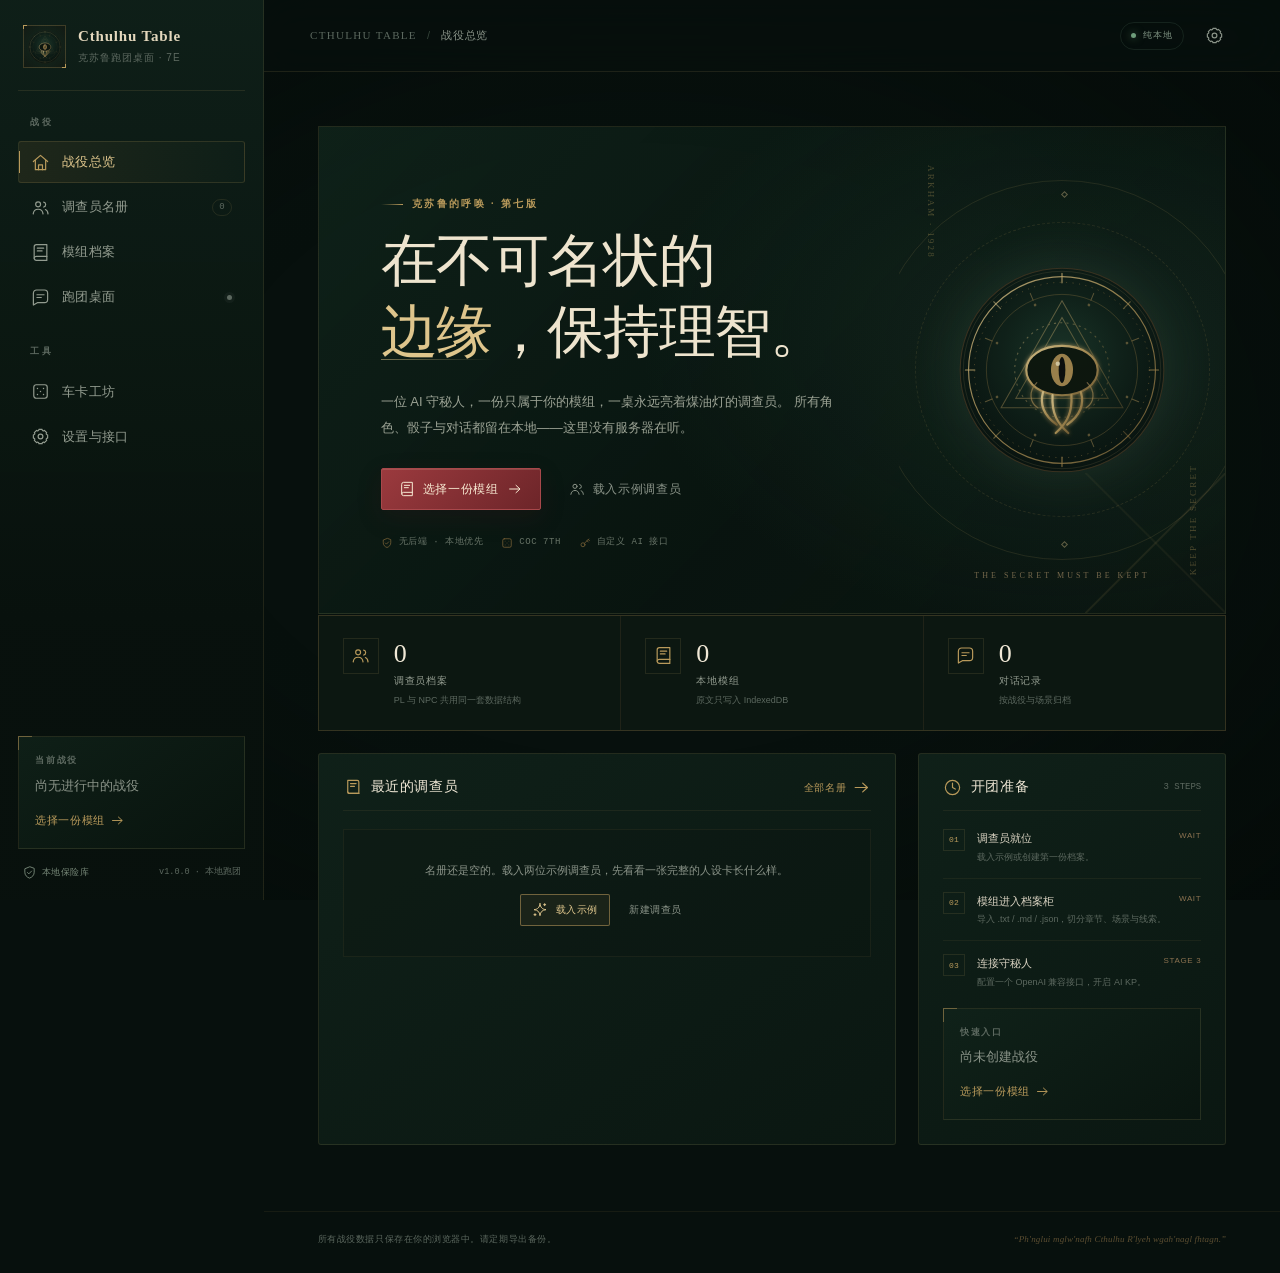
==== commit b55899ef: "Add files via upload" ====
--- a/index.html
+++ b/index.html
@@ -109,7 +109,7 @@
           <svg class="icon icon--sm" aria-hidden="true"><use href="#i-shield"></use></svg>
           本地保险库
         </span>
-        <span class="version">v0.1.0 · 第一阶段</span>
+        <span class="version">v1.0.0 · 本地跑团</span>
       </div>
     </aside>
 
--- a/css/main.css
+++ b/css/main.css
@@ -814,6 +814,7 @@
 
 .panel {
   position: relative;
+  min-width: 0;
   padding: 24px;
   border: 1px solid var(--line);
   border-radius: var(--radius);
@@ -2222,15 +2223,23 @@
   display: grid;
   grid-template-columns: minmax(0, 1.25fr) minmax(280px, 0.75fr);
   gap: 22px;
+  min-width: 0;
 }
 
 .settings-stack {
   display: grid;
   gap: 18px;
   align-content: start;
+  min-width: 0;
+}
+
+.settings-stack > *,
+.settings-grid > * {
+  min-width: 0;
 }
 
 .settings-card {
+  min-width: 0;
   padding: 23px;
   border: 1px solid var(--line);
   background: linear-gradient(145deg, rgba(17, 35, 27, 0.62), rgba(9, 20, 15, 0.6));
@@ -2885,6 +2894,1479 @@
   }
   50% {
     opacity: 0.45;
+  }
+}
+
+/* =========================================================
+   v1.0 功能视图
+   ========================================================= */
+
+/* ---------- 首页战役横幅 ---------- */
+
+.campaign-banner {
+  display: flex;
+  align-items: center;
+  justify-content: space-between;
+  gap: 20px;
+  margin-top: 18px;
+  padding: 18px 22px;
+  border: 1px solid rgba(185, 154, 91, 0.24);
+  border-left: 2px solid var(--gold);
+  background: linear-gradient(90deg, rgba(42, 77, 58, 0.28), rgba(13, 28, 21, 0.6));
+}
+
+.campaign-banner__label {
+  margin: 0 0 3px;
+  color: var(--gold);
+  font-family: var(--font-mono);
+  font-size: 8px;
+  letter-spacing: 0.16em;
+  text-transform: uppercase;
+}
+
+.campaign-banner__title {
+  margin: 0;
+  font-size: 18px;
+}
+
+.campaign-banner__meta {
+  margin: 3px 0 0;
+  color: var(--faint);
+  font-size: 9px;
+}
+
+.nav__dot.is-live {
+  background: var(--green-bright);
+  box-shadow: 0 0 0 3px rgba(127, 164, 141, 0.12), 0 0 10px rgba(127, 164, 141, 0.55);
+}
+
+/* ---------- 表单系统 ---------- */
+
+.form-grid {
+  display: grid;
+  grid-template-columns: repeat(2, minmax(0, 1fr));
+  gap: 14px 18px;
+}
+
+.form-grid--compact {
+  grid-template-columns: repeat(4, minmax(0, 1fr));
+}
+
+.form-field {
+  display: grid;
+  gap: 6px;
+  min-width: 0;
+}
+
+.form-field--wide {
+  grid-column: 1 / -1;
+}
+
+.form-field__label {
+  color: #8f988b;
+  font-size: 9px;
+  letter-spacing: 0.06em;
+}
+
+.form-input {
+  width: 100%;
+  min-height: 38px;
+  padding: 8px 11px;
+  border: 1px solid rgba(184, 154, 93, 0.16);
+  border-radius: 2px;
+  background: rgba(7, 17, 12, 0.65);
+  color: var(--text);
+  font-size: 12px;
+  line-height: 1.5;
+  outline: 0;
+  transition: border-color 0.2s ease, background 0.2s ease;
+}
+
+.form-input:hover {
+  border-color: rgba(184, 154, 93, 0.28);
+}
+
+.form-input:focus {
+  border-color: rgba(222, 197, 140, 0.55);
+  background: rgba(13, 27, 20, 0.9);
+}
+
+.form-input::placeholder {
+  color: #4e5b51;
+}
+
+.form-input--mono {
+  font-family: var(--font-mono);
+  font-size: 10px;
+}
+
+.form-textarea {
+  min-height: 72px;
+  resize: vertical;
+}
+
+.form-field--check {
+  align-content: center;
+}
+
+.form-help {
+  margin: 6px 0 0;
+  color: var(--faint);
+  font-size: 8.5px;
+  line-height: 1.7;
+}
+
+.check-line {
+  display: flex;
+  align-items: center;
+  gap: 8px;
+  color: var(--muted);
+  font-size: 10px;
+  cursor: pointer;
+}
+
+.check-line input,
+.check-label input {
+  accent-color: #9c7f4b;
+}
+
+.settings-subsection {
+  margin-top: 20px;
+  padding-top: 18px;
+  border-top: 1px solid rgba(184, 154, 93, 0.1);
+}
+
+.settings-subsection__title {
+  display: flex;
+  align-items: center;
+  gap: 8px;
+  margin: 0 0 12px;
+  color: var(--gold);
+  font-family: var(--font-display);
+  font-size: 11px;
+  letter-spacing: 0.08em;
+}
+
+/* ---------- 车卡工作台 ---------- */
+
+.builder-layout {
+  display: grid;
+  grid-template-columns: minmax(0, 1fr) 320px;
+  gap: 20px;
+  align-items: start;
+}
+
+.builder-main {
+  display: grid;
+  gap: 18px;
+  min-width: 0;
+}
+
+.builder-main > *,
+.builder-side > *,
+.form-grid > * {
+  min-width: 0;
+}
+
+.builder-side {
+  position: sticky;
+  top: 92px;
+  display: grid;
+  gap: 16px;
+  min-width: 0;
+}
+
+.attribute-inputs {
+  display: grid;
+  grid-template-columns: repeat(4, minmax(0, 1fr));
+  gap: 1px;
+  margin-top: 18px;
+  border: 1px solid var(--line);
+  background: var(--line);
+}
+
+.attribute-input {
+  display: grid;
+  grid-template-columns: auto 1fr;
+  gap: 2px 8px;
+  align-items: baseline;
+  padding: 10px 12px;
+  background: rgba(9, 21, 15, 0.96);
+}
+
+.attribute-input__abbr {
+  color: var(--gold);
+  font-family: Georgia, var(--font-display);
+  font-size: 9px;
+  font-weight: 700;
+  letter-spacing: 0.13em;
+}
+
+.attribute-input__name {
+  color: var(--faint);
+  font-size: 8px;
+}
+
+.attribute-input input {
+  grid-column: 1 / -1;
+  width: 100%;
+  padding: 3px 0;
+  border: 0;
+  border-bottom: 1px solid rgba(184, 154, 93, 0.16);
+  background: transparent;
+  color: var(--text-strong);
+  font-family: Georgia, var(--font-display);
+  font-size: 25px;
+  line-height: 1.2;
+  outline: 0;
+}
+
+.attribute-input input:focus {
+  border-bottom-color: var(--gold);
+}
+
+.attribute-input small {
+  grid-column: 1 / -1;
+  color: #4e5a51;
+  font-family: var(--font-mono);
+  font-size: 7px;
+}
+
+.skill-budget {
+  display: flex;
+  flex-wrap: wrap;
+  gap: 10px;
+  color: var(--faint);
+  font-family: var(--font-mono);
+  font-size: 8px;
+}
+
+.skill-budget strong {
+  color: var(--text);
+  font-weight: 500;
+}
+
+.skill-table-wrap {
+  overflow: auto;
+  border: 1px solid var(--line);
+}
+
+.skill-table {
+  width: 100%;
+  min-width: 510px;
+  border-collapse: collapse;
+  font-size: 10px;
+}
+
+.skill-table th {
+  padding: 8px 10px;
+  border-bottom: 1px solid var(--line);
+  background: rgba(10, 23, 16, 0.8);
+  color: var(--faint);
+  font-family: var(--font-mono);
+  font-size: 7.5px;
+  font-weight: 400;
+  letter-spacing: 0.08em;
+  text-align: left;
+}
+
+.skill-table td {
+  padding: 5px 10px;
+  border-bottom: 1px solid rgba(184, 154, 93, 0.07);
+  color: #a8ac9e;
+}
+
+.skill-table tr:last-child td {
+  border-bottom: 0;
+}
+
+.skill-table .num {
+  text-align: right;
+  font-family: var(--font-mono);
+}
+
+.skill-name {
+  display: inline-block;
+  margin-right: 5px;
+}
+
+.table-input {
+  width: 58px;
+  padding: 4px 5px;
+  border: 1px solid rgba(184, 154, 93, 0.14);
+  background: rgba(7, 17, 12, 0.7);
+  color: var(--gold-bright);
+  font-family: var(--font-mono);
+  font-size: 10px;
+  text-align: right;
+  outline: 0;
+}
+
+.table-input:focus {
+  border-color: var(--gold-dim);
+}
+
+.table-input:disabled {
+  opacity: 0.25;
+}
+
+.builder-inline-actions {
+  display: flex;
+  flex-wrap: wrap;
+  gap: 8px;
+  margin-top: 13px;
+}
+
+.builder-actions {
+  display: grid;
+  gap: 8px;
+}
+
+.builder-actions .btn {
+  justify-content: flex-start;
+}
+
+.builder-ai-status {
+  margin: 14px 0 0;
+  padding: 10px 12px;
+  border-left: 1px solid var(--line-strong);
+  background: rgba(16, 33, 24, 0.5);
+  color: var(--faint);
+  font-size: 9px;
+  line-height: 1.7;
+}
+
+.budget-meter {
+  display: grid;
+  gap: 6px;
+  margin-top: 16px;
+}
+
+.budget-meter__row {
+  display: flex;
+  justify-content: space-between;
+  color: var(--faint);
+  font-family: var(--font-mono);
+  font-size: 8px;
+}
+
+.budget-meter__row strong {
+  color: var(--muted);
+  font-weight: 400;
+}
+
+.budget-meter__bar {
+  height: 3px;
+  overflow: hidden;
+  background: #17261e;
+}
+
+.budget-meter__bar span {
+  display: block;
+  height: 100%;
+  background: linear-gradient(90deg, var(--green), var(--gold));
+  transition: width 0.25s var(--ease);
+}
+
+.validation-box {
+  margin-top: 14px;
+  padding: 11px 12px;
+  border: 1px solid var(--line);
+  background: rgba(12, 26, 19, 0.55);
+}
+
+.validation-box strong {
+  display: block;
+  margin-bottom: 4px;
+  color: var(--muted);
+  font-size: 9px;
+}
+
+.validation-box p {
+  margin: 0;
+  color: var(--faint);
+  font-size: 8.5px;
+  line-height: 1.7;
+}
+
+.validation-box.is-valid {
+  border-color: rgba(92, 139, 108, 0.35);
+}
+
+.validation-box.is-valid strong {
+  color: #8eb79b;
+}
+
+.validation-box.is-invalid {
+  border-color: rgba(142, 50, 54, 0.4);
+}
+
+.validation-box.is-invalid strong {
+  color: #c48383;
+}
+
+/* ---------- 模组档案 ---------- */
+
+.module-page-grid {
+  display: grid;
+  grid-template-columns: minmax(0, 1fr) 330px;
+  gap: 22px;
+  align-items: start;
+  min-width: 0;
+}
+
+.module-page-grid > * {
+  min-width: 0;
+}
+
+.module-list {
+  display: grid;
+  gap: 12px;
+}
+
+.module-card {
+  position: relative;
+  padding: 20px;
+  border: 1px solid var(--line);
+  background: linear-gradient(145deg, rgba(18, 37, 28, 0.66), rgba(9, 20, 15, 0.68));
+  transition: border-color 0.2s ease, transform 0.2s var(--ease);
+}
+
+.module-card:hover {
+  border-color: rgba(184, 154, 93, 0.28);
+  transform: translateY(-1px);
+}
+
+.module-card__top {
+  display: flex;
+  align-items: flex-start;
+  gap: 13px;
+}
+
+.module-card__glyph {
+  display: grid;
+  flex: 0 0 42px;
+  width: 42px;
+  height: 48px;
+  place-items: center;
+  border: 1px solid rgba(184, 154, 93, 0.22);
+  background: radial-gradient(circle at 50% 30%, rgba(77, 116, 94, 0.28), transparent 68%);
+  color: var(--gold);
+}
+
+.module-card__id {
+  min-width: 0;
+  flex: 1;
+}
+
+.module-card__title {
+  margin: 0 0 3px;
+  font-size: 17px;
+}
+
+.module-card__meta {
+  margin: 0;
+  color: var(--faint);
+  font-size: 8.5px;
+}
+
+.module-card__desc {
+  display: -webkit-box;
+  margin: 14px 0;
+  overflow: hidden;
+  color: #969b8e;
+  font-size: 10.5px;
+  line-height: 1.8;
+  -webkit-box-orient: vertical;
+  -webkit-line-clamp: 2;
+}
+
+.module-card__stats {
+  display: flex;
+  flex-wrap: wrap;
+  gap: 16px;
+  padding: 10px 0;
+  border-top: 1px solid rgba(184, 154, 93, 0.08);
+  border-bottom: 1px solid rgba(184, 154, 93, 0.08);
+  color: var(--faint);
+  font-family: var(--font-mono);
+  font-size: 8px;
+}
+
+.module-card__stats strong {
+  color: var(--gold);
+  font-weight: 500;
+}
+
+.module-card__actions {
+  display: flex;
+  flex-wrap: wrap;
+  gap: 6px;
+  margin-top: 13px;
+}
+
+.import-module-form .form-field {
+  margin-bottom: 14px;
+}
+
+.module-tree {
+  display: grid;
+  gap: 8px;
+  margin-top: 15px;
+}
+
+.module-tree__chapter {
+  border: 1px solid var(--line);
+  background: rgba(10, 22, 16, 0.45);
+}
+
+.module-tree__chapter summary {
+  padding: 9px 12px;
+  color: var(--text);
+  font-family: var(--font-display);
+  font-size: 11px;
+  cursor: pointer;
+}
+
+.module-tree__chapter summary::marker {
+  color: var(--gold);
+}
+
+.module-tree__count {
+  float: right;
+  color: var(--faint);
+  font-family: var(--font-mono);
+  font-size: 8px;
+}
+
+.module-tree__scenes {
+  display: grid;
+  gap: 1px;
+  margin: 0;
+  padding: 0;
+  border-top: 1px solid var(--line);
+  list-style: none;
+  background: var(--line);
+}
+
+.module-tree__scenes li {
+  display: flex;
+  align-items: center;
+  justify-content: space-between;
+  gap: 12px;
+  padding: 7px 12px 7px 22px;
+  background: rgba(8, 18, 13, 0.9);
+  color: var(--muted);
+  font-size: 9.5px;
+}
+
+.module-tree__tags {
+  display: flex;
+  align-items: center;
+  gap: 4px;
+}
+
+.scene-edit {
+  display: inline-grid;
+  width: 22px;
+  height: 22px;
+  padding: 0;
+  place-items: center;
+  border: 1px solid rgba(184, 154, 93, 0.14);
+  background: transparent;
+  color: var(--faint);
+  cursor: pointer;
+}
+
+.scene-edit:hover {
+  color: var(--gold);
+  border-color: var(--line-strong);
+}
+
+.module-flag-list {
+  display: grid;
+  grid-template-columns: repeat(2, minmax(0, 1fr));
+  gap: 6px 14px;
+  margin: 0;
+  padding: 0;
+  list-style: none;
+}
+
+.module-flag-list label {
+  display: flex;
+  align-items: flex-start;
+  gap: 7px;
+  color: var(--muted);
+  font-size: 9.5px;
+  line-height: 1.7;
+  cursor: pointer;
+}
+
+.module-flag-list input {
+  margin-top: 3px;
+  accent-color: #9c7f4b;
+}
+
+/* ---------- API 配置 ---------- */
+
+.api-profile-list {
+  display: grid;
+  gap: 9px;
+}
+
+.api-profile {
+  padding: 13px;
+  border: 1px solid var(--line);
+  background: rgba(10, 23, 16, 0.5);
+}
+
+.api-profile.is-active {
+  border-color: rgba(185, 154, 91, 0.32);
+  background: linear-gradient(135deg, rgba(52, 87, 66, 0.22), rgba(10, 23, 16, 0.55));
+}
+
+.api-profile__head {
+  display: flex;
+  align-items: flex-start;
+  gap: 11px;
+}
+
+.api-profile__glyph {
+  display: grid;
+  flex: 0 0 31px;
+  width: 31px;
+  height: 31px;
+  place-items: center;
+  border: 1px solid var(--line);
+  color: var(--gold);
+}
+
+.api-profile__id {
+  min-width: 0;
+}
+
+.api-profile__name {
+  display: flex;
+  align-items: center;
+  gap: 6px;
+  margin: 0 0 2px;
+  font-size: 12px;
+}
+
+.api-profile__model {
+  margin: 0;
+  overflow: hidden;
+  color: var(--faint);
+  font-family: var(--font-mono);
+  font-size: 7.5px;
+  text-overflow: ellipsis;
+  white-space: nowrap;
+}
+
+.api-profile__meta {
+  display: flex;
+  flex-wrap: wrap;
+  gap: 10px;
+  margin: 10px 0;
+  color: #727e72;
+  font-family: var(--font-mono);
+  font-size: 7.5px;
+}
+
+.api-profile__actions {
+  display: flex;
+  flex-wrap: wrap;
+  align-items: center;
+  gap: 5px;
+  padding-top: 9px;
+  border-top: 1px solid rgba(184, 154, 93, 0.08);
+}
+
+.log-table-wrap {
+  overflow: auto;
+  border: 1px solid var(--line);
+}
+
+.log-table {
+  width: 100%;
+  min-width: 650px;
+  border-collapse: collapse;
+  font-size: 8.5px;
+}
+
+.log-table th {
+  padding: 7px 9px;
+  border-bottom: 1px solid var(--line);
+  color: var(--faint);
+  font-family: var(--font-mono);
+  font-size: 7px;
+  font-weight: 400;
+  text-align: left;
+}
+
+.log-table td {
+  max-width: 190px;
+  padding: 7px 9px;
+  overflow: hidden;
+  border-bottom: 1px solid rgba(184, 154, 93, 0.06);
+  color: var(--muted);
+  text-overflow: ellipsis;
+  white-space: nowrap;
+}
+
+.status-pill {
+  display: inline-flex;
+  padding: 1px 6px;
+  border: 1px solid var(--line);
+  border-radius: 20px;
+  font-family: var(--font-mono);
+  font-size: 7px;
+}
+
+.status-pill.is-ok {
+  border-color: rgba(92, 139, 108, 0.45);
+  color: #8eb79b;
+}
+
+.status-pill.is-bad {
+  border-color: rgba(142, 50, 54, 0.45);
+  color: #c48383;
+}
+
+.log-error {
+  max-width: 160px;
+}
+
+/* ---------- 跑团桌面 ---------- */
+
+.play-layout {
+  display: grid;
+  grid-template-columns: 218px minmax(0, 1fr) 292px;
+  gap: 1px;
+  min-height: 720px;
+  overflow: hidden;
+  border: 1px solid var(--line);
+  background: var(--line);
+}
+
+.play-roster,
+.play-chat,
+.play-kp {
+  min-width: 0;
+  background: rgba(8, 19, 13, 0.95);
+}
+
+.play-roster {
+  display: flex;
+  flex-direction: column;
+  padding: 17px;
+}
+
+.play-roster .panel__head {
+  margin-bottom: 12px;
+}
+
+.play-roster .panel__title {
+  font-size: 11px;
+}
+
+.play-roster__meta {
+  display: flex;
+  justify-content: space-between;
+  gap: 8px;
+  margin-top: auto;
+  padding-top: 15px;
+  border-top: 1px solid rgba(184, 154, 93, 0.08);
+}
+
+.roster-card {
+  display: flex;
+  align-items: center;
+  gap: 8px;
+  width: 100%;
+  padding: 8px;
+  border: 1px solid rgba(184, 154, 93, 0.08);
+  background: rgba(15, 31, 23, 0.52);
+  color: inherit;
+  text-align: left;
+  cursor: pointer;
+  transition: border-color 0.2s ease, background 0.2s ease;
+}
+
+.roster-card:hover {
+  border-color: rgba(184, 154, 93, 0.24);
+}
+
+.roster-card.is-active {
+  border-color: rgba(185, 154, 91, 0.34);
+  background: rgba(43, 77, 59, 0.3);
+}
+
+.roster-card__avatar {
+  display: grid;
+  flex: 0 0 28px;
+  width: 28px;
+  height: 31px;
+  place-items: center;
+  border: 1px solid var(--line);
+  color: var(--gold);
+  font-family: var(--font-display);
+  font-size: 11px;
+}
+
+.roster-card__body {
+  display: grid;
+  min-width: 0;
+  flex: 1;
+}
+
+.roster-card__name {
+  overflow: hidden;
+  color: var(--text);
+  font-family: var(--font-display);
+  font-size: 10.5px;
+  text-overflow: ellipsis;
+  white-space: nowrap;
+}
+
+.roster-card__role {
+  overflow: hidden;
+  color: var(--faint);
+  font-size: 7.5px;
+  text-overflow: ellipsis;
+  white-space: nowrap;
+}
+
+.roster-card__state {
+  color: #7f8c7d;
+  font-family: var(--font-mono);
+  font-size: 7px;
+  white-space: nowrap;
+}
+
+.play-chat {
+  display: flex;
+  flex-direction: column;
+  background:
+    radial-gradient(500px 260px at 50% 0%, rgba(31, 63, 46, 0.14), transparent 70%),
+    rgba(7, 17, 12, 0.96);
+}
+
+.chat-head--play {
+  background: rgba(8, 18, 13, 0.72);
+}
+
+.chat-head__actions {
+  display: flex;
+  align-items: center;
+  gap: 8px;
+}
+
+.chat-messages {
+  flex: 1;
+  min-height: 390px;
+  max-height: 620px;
+  padding: 20px 22px;
+  overflow-y: auto;
+  scroll-behavior: smooth;
+}
+
+.chat-scene {
+  margin-bottom: 20px;
+  padding: 18px 19px;
+  border: 1px solid rgba(184, 154, 93, 0.16);
+  background:
+    radial-gradient(400px 180px at 50% 0%, rgba(57, 96, 73, 0.18), transparent 72%),
+    rgba(12, 27, 19, 0.55);
+}
+
+.chat-scene__kicker {
+  margin: 0 0 5px;
+  color: var(--gold);
+  font-family: var(--font-mono);
+  font-size: 7.5px;
+  letter-spacing: 0.18em;
+}
+
+.chat-scene__title {
+  margin: 0 0 7px;
+  color: var(--text-strong);
+  font-size: 18px;
+}
+
+.chat-scene__text {
+  margin: 0;
+  color: #999e90;
+  font-family: var(--font-display);
+  font-size: 11.5px;
+  line-height: 1.95;
+  white-space: pre-wrap;
+}
+
+.chat-message {
+  position: relative;
+  max-width: 92%;
+  margin-bottom: 14px;
+  padding: 12px 14px;
+  border: 1px solid rgba(184, 154, 93, 0.12);
+  background: rgba(13, 28, 20, 0.72);
+}
+
+.chat-message--user {
+  margin-left: auto;
+  border-color: rgba(111, 152, 126, 0.24);
+  background: linear-gradient(145deg, rgba(38, 69, 53, 0.5), rgba(17, 35, 26, 0.7));
+}
+
+.chat-message--assistant {
+  margin-right: auto;
+  border-color: rgba(184, 154, 93, 0.2);
+  background: linear-gradient(145deg, rgba(26, 47, 36, 0.55), rgba(13, 27, 20, 0.78));
+}
+
+.chat-message--system {
+  max-width: 100%;
+  margin-right: auto;
+  margin-left: auto;
+  border-color: rgba(184, 154, 93, 0.08);
+  background: rgba(10, 22, 16, 0.45);
+}
+
+.chat-message__head {
+  display: flex;
+  align-items: center;
+  justify-content: space-between;
+  gap: 10px;
+  margin-bottom: 6px;
+}
+
+.chat-message__speaker {
+  color: var(--gold);
+  font-family: var(--font-display);
+  font-size: 9px;
+  letter-spacing: 0.06em;
+}
+
+.chat-message__time {
+  color: #566256;
+  font-family: var(--font-mono);
+  font-size: 7px;
+}
+
+.chat-message__text {
+  color: #b7baab;
+  font-family: var(--font-display);
+  font-size: 12px;
+  line-height: 1.95;
+  white-space: pre-wrap;
+  overflow-wrap: anywhere;
+}
+
+.chat-message--user .chat-message__text {
+  color: #c8c9b9;
+}
+
+.chat-message--assistant .chat-message__text {
+  color: #c2c4b3;
+}
+
+.chat-message.is-streaming .chat-message__text::after {
+  display: inline-block;
+  width: 1px;
+  height: 1em;
+  margin-left: 2px;
+  content: "";
+  background: var(--gold);
+  animation: pulseDot 0.9s steps(2) infinite;
+  vertical-align: -0.15em;
+}
+
+.chat-message--dice {
+  max-width: 100%;
+  border-color: rgba(185, 154, 91, 0.26);
+  background:
+    radial-gradient(420px 180px at 12% 0%, rgba(74, 107, 85, 0.2), transparent 70%),
+    rgba(11, 24, 18, 0.9);
+}
+
+.chat-message--dice.is-hidden {
+  border-style: dashed;
+  opacity: 0.75;
+}
+
+.dice-card__top {
+  display: flex;
+  align-items: center;
+  gap: 8px;
+  margin-bottom: 8px;
+}
+
+.dice-card__kicker {
+  display: inline-flex;
+  align-items: center;
+  gap: 6px;
+  color: var(--gold);
+  font-family: var(--font-mono);
+  font-size: 8px;
+  letter-spacing: 0.1em;
+}
+
+.dice-card__summary {
+  margin: 0 0 10px;
+  color: var(--muted);
+  font-size: 10px;
+}
+
+.dice-card__formula {
+  margin: 0;
+  color: #d0c9b5;
+  font-family: var(--font-mono);
+  font-size: 10px;
+  line-height: 1.8;
+  overflow-wrap: anywhere;
+}
+
+.dice-card__detail {
+  display: flex;
+  flex-wrap: wrap;
+  gap: 9px;
+  margin-top: 10px;
+  padding-top: 9px;
+  border-top: 1px solid rgba(184, 154, 93, 0.1);
+  color: var(--faint);
+  font-family: var(--font-mono);
+  font-size: 8px;
+}
+
+.dice-card__detail strong {
+  color: var(--gold-bright);
+  font-weight: 500;
+}
+
+.dice-card__actions {
+  display: flex;
+  align-items: center;
+  justify-content: space-between;
+  gap: 10px;
+  margin-top: 11px;
+}
+
+.check-badge {
+  display: inline-flex;
+  padding: 2px 7px;
+  border: 1px solid rgba(184, 154, 93, 0.25);
+  border-radius: 20px;
+  color: var(--gold);
+  font-family: var(--font-mono);
+  font-size: 7.5px;
+  letter-spacing: 0.06em;
+}
+
+.check-badge--critical,
+.check-badge--extreme {
+  border-color: rgba(126, 179, 142, 0.5);
+  color: #9ad0a9;
+}
+
+.check-badge--hard {
+  border-color: rgba(185, 154, 91, 0.55);
+  color: var(--gold-bright);
+}
+
+.check-badge--regular {
+  color: #9aa68f;
+}
+
+.check-badge--failure,
+.check-badge--fumble {
+  border-color: rgba(142, 50, 54, 0.5);
+  color: #cf8d8d;
+}
+
+.chat-composer {
+  padding: 14px 18px 16px;
+  border-top: 1px solid var(--line);
+  background: rgba(7, 16, 12, 0.9);
+}
+
+.dice-tools {
+  display: grid;
+  gap: 7px;
+  margin-bottom: 9px;
+}
+
+.dice-tools__row {
+  display: flex;
+  flex-wrap: wrap;
+  gap: 6px;
+  align-items: center;
+}
+
+.dice-tools__row .form-input {
+  width: auto;
+  min-height: 31px;
+  padding: 5px 8px;
+  font-size: 9px;
+}
+
+.dice-tools__row #dice-expression {
+  width: 110px;
+}
+
+.dice-tools__row #check-skill {
+  max-width: 190px;
+}
+
+.check-label {
+  display: inline-flex;
+  align-items: center;
+  gap: 5px;
+  color: var(--faint);
+  font-size: 8px;
+  white-space: nowrap;
+}
+
+.chat-composer .composer {
+  margin: 0;
+}
+
+.chat-composer .composer__input {
+  min-height: 62px;
+}
+
+.play-kp {
+  padding: 17px;
+  overflow-y: auto;
+}
+
+.play-kp .panel__head {
+  margin-bottom: 14px;
+}
+
+.play-kp .panel__title {
+  font-size: 11px;
+}
+
+.kp-panel__inner {
+  display: grid;
+  gap: 14px;
+}
+
+.kp-progress {
+  display: grid;
+  gap: 5px;
+}
+
+.kp-progress__row {
+  display: flex;
+  justify-content: space-between;
+  color: var(--faint);
+  font-family: var(--font-mono);
+  font-size: 7.5px;
+}
+
+.kp-progress__row strong {
+  color: var(--gold);
+  font-weight: 400;
+}
+
+.kp-progress__bar {
+  height: 3px;
+  margin-bottom: 3px;
+  overflow: hidden;
+  background: #17261e;
+}
+
+.kp-progress__bar span {
+  display: block;
+  height: 100%;
+  background: linear-gradient(90deg, var(--green), var(--gold));
+}
+
+.kp-block {
+  padding-top: 12px;
+  border-top: 1px solid rgba(184, 154, 93, 0.08);
+}
+
+.kp-block__label {
+  display: flex;
+  justify-content: space-between;
+  gap: 8px;
+  margin: 0 0 5px;
+  color: var(--faint);
+  font-family: var(--font-mono);
+  font-size: 7px;
+  letter-spacing: 0.1em;
+  text-transform: uppercase;
+}
+
+.kp-block__title {
+  margin: 0;
+  color: var(--text);
+  font-family: var(--font-display);
+  font-size: 13px;
+}
+
+.kp-block__sub {
+  margin: 2px 0 0;
+  color: var(--muted);
+  font-size: 8.5px;
+}
+
+.kp-empty {
+  margin: 0;
+  color: #59655a;
+  font-size: 8px;
+  font-style: italic;
+}
+
+.clue-list,
+.npc-attitude-list,
+.timeline-list {
+  display: grid;
+  gap: 5px;
+  margin: 0;
+  padding: 0;
+  list-style: none;
+}
+
+.clue-list li,
+.npc-attitude-list li {
+  display: flex;
+  align-items: center;
+  gap: 6px;
+  color: var(--muted);
+  font-size: 8.5px;
+}
+
+.clue-list li .tag {
+  margin-left: auto;
+}
+
+.clue-dot {
+  width: 4px;
+  height: 4px;
+  border-radius: 50%;
+  background: var(--gold);
+  box-shadow: 0 0 6px rgba(185, 154, 91, 0.5);
+}
+
+.npc-attitude-list li .tag {
+  margin-left: auto;
+}
+
+.timeline-list li {
+  display: grid;
+  grid-template-columns: 44px minmax(0, 1fr);
+  gap: 7px;
+  color: var(--muted);
+  font-size: 8px;
+  line-height: 1.6;
+}
+
+.timeline-time {
+  color: var(--gold-dim);
+  font-family: var(--font-mono);
+  font-size: 7px;
+}
+
+.code-block {
+  max-height: 58vh;
+  margin: 0;
+  padding: 14px;
+  overflow: auto;
+  border: 1px solid var(--line);
+  background: #07110d;
+  color: #a8b9a9;
+  font-family: var(--font-mono);
+  font-size: 10px;
+  line-height: 1.7;
+  white-space: pre-wrap;
+}
+
+.save-list {
+  display: grid;
+  gap: 8px;
+}
+
+.save-item {
+  display: flex;
+  align-items: center;
+  justify-content: space-between;
+  gap: 15px;
+  padding: 11px 13px;
+  border: 1px solid var(--line);
+  background: rgba(12, 26, 19, 0.55);
+}
+
+.save-item strong {
+  color: var(--text);
+  font-family: var(--font-display);
+  font-size: 11px;
+  font-weight: 500;
+}
+
+.save-item p {
+  margin: 2px 0 0;
+  color: var(--faint);
+  font-family: var(--font-mono);
+  font-size: 7.5px;
+}
+
+/* ---------- 响应式补充 ---------- */
+
+@media (max-width: 1320px) {
+  .play-layout {
+    grid-template-columns: 195px minmax(0, 1fr) 260px;
+  }
+}
+
+@media (max-width: 1180px) {
+  .builder-layout,
+  .module-page-grid {
+    grid-template-columns: minmax(0, 1fr);
+  }
+
+  .builder-side {
+    position: static;
+  }
+
+  .play-layout {
+    grid-template-columns: 180px minmax(0, 1fr);
+  }
+
+  .play-kp {
+    grid-column: 1 / -1;
+    display: block;
+    max-height: none;
+    border-top: 1px solid var(--line);
+  }
+
+  .play-kp .kp-panel__inner {
+    grid-template-columns: repeat(3, minmax(0, 1fr));
+  }
+}
+
+@media (max-width: 900px) {
+  .play-layout {
+    grid-template-columns: minmax(0, 1fr);
+  }
+
+  .play-roster {
+    display: block;
+  }
+
+  .play-roster .roster-list {
+    display: flex;
+    gap: 7px;
+    overflow-x: auto;
+  }
+
+  .play-roster .roster-card {
+    flex: 0 0 200px;
+  }
+
+  .play-roster__meta {
+    display: none;
+  }
+
+  .play-kp .kp-panel__inner {
+    grid-template-columns: repeat(2, minmax(0, 1fr));
+  }
+
+  .chat-messages {
+    max-height: none;
+  }
+}
+
+@media (max-width: 760px) {
+  .form-grid,
+  .form-grid--compact {
+    grid-template-columns: minmax(0, 1fr);
+  }
+
+  .form-field--wide {
+    grid-column: auto;
+  }
+
+  .attribute-inputs {
+    grid-template-columns: repeat(2, minmax(0, 1fr));
+  }
+
+  .campaign-banner {
+    display: block;
+  }
+
+  .campaign-banner .btn {
+    margin-top: 12px;
+  }
+
+  .module-flag-list {
+    grid-template-columns: minmax(0, 1fr);
+  }
+
+  .play-kp .kp-panel__inner {
+    grid-template-columns: minmax(0, 1fr);
+  }
+
+  .chat-messages {
+    padding: 15px;
+  }
+
+  .chat-message {
+    max-width: 100%;
+  }
+
+  .chat-composer {
+    padding: 11px 12px 13px;
+  }
+
+  .dice-tools__row #dice-expression {
+    width: 90px;
+  }
+
+  .dice-tools__row .btn {
+    flex: 1;
+  }
+
+  .play-roster {
+    padding: 12px;
+  }
+
+  .play-roster .panel__head {
+    margin-bottom: 8px;
+  }
+
+  .play-kp {
+    padding: 14px;
+  }
+
+  .save-item {
+    display: block;
+  }
+
+  .save-item .modal-actions {
+    margin-top: 8px;
+    justify-content: flex-start;
+  }
+}
+
+@media (max-width: 480px) {
+  .dice-tools__row .form-input {
+    flex: 1;
+    min-width: 70px;
+  }
+
+  .dice-tools__row #check-skill {
+    max-width: none;
+  }
+
+  .chat-message__text {
+    font-size: 11.5px;
+  }
+
+  .builder-actions .btn {
+    width: 100%;
   }
 }
 
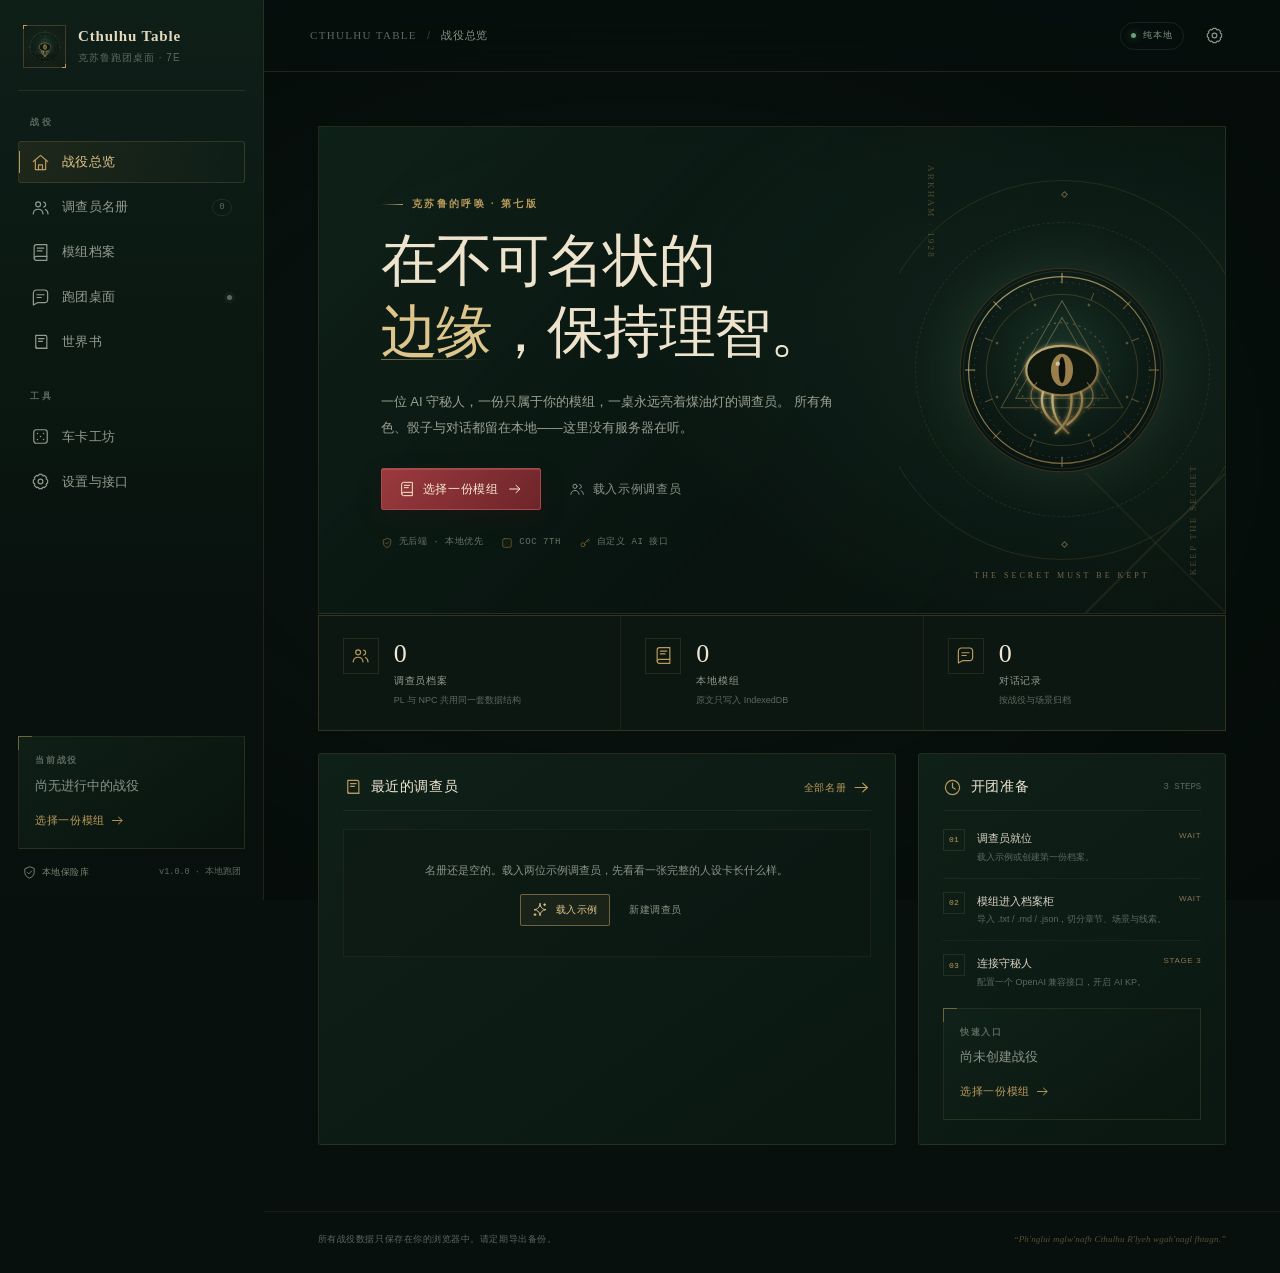
==== commit 57557c83: "Add files via upload" ====
--- a/index.html
+++ b/index.html
@@ -83,6 +83,10 @@
           <span>跑团桌面</span>
           <span class="nav__dot" title="尚未开始"></span>
         </a>
+        <a class="nav__link" href="#/worldbook" data-route="/worldbook">
+          <svg class="icon" aria-hidden="true"><use href="#i-scroll"></use></svg>
+          <span>世界书</span>
+        </a>
 
         <p class="nav__label nav__label--tools">工具</p>
         <a class="nav__link" href="#/builder" data-route="/builder">
--- a/css/main.css
+++ b/css/main.css
@@ -3359,6 +3359,119 @@
   flex: 1;
 }
 
+.module-card__badges {
+  display: flex;
+  flex: 0 0 auto;
+  flex-wrap: wrap;
+  gap: 4px;
+  justify-content: flex-end;
+}
+
+.module-audit {
+  margin: 14px 0 4px;
+  padding: 13px 14px;
+  border: 1px solid rgba(185, 154, 91, 0.24);
+  border-left: 2px solid var(--gold);
+  background: rgba(15, 31, 23, 0.52);
+}
+
+.module-audit.is-empty {
+  border-color: var(--line);
+  border-left-color: var(--line-strong);
+}
+
+.module-audit__head {
+  display: flex;
+  align-items: center;
+  gap: 7px;
+  margin-bottom: 7px;
+}
+
+.module-audit__title {
+  display: inline-flex;
+  align-items: center;
+  gap: 6px;
+  margin: 0;
+  color: var(--gold);
+  font-family: var(--font-display);
+  font-size: 11px;
+  letter-spacing: 0.05em;
+}
+
+.module-audit__head .panel__meta {
+  margin-left: auto;
+}
+
+.module-audit__summary {
+  margin: 0 0 8px;
+  color: var(--text);
+  font-size: 10.5px;
+  line-height: 1.8;
+}
+
+.module-audit__text {
+  margin: 0;
+  color: var(--faint);
+  font-size: 9px;
+  line-height: 1.8;
+}
+
+.module-audit__warnings {
+  display: grid;
+  gap: 5px;
+  margin: 0;
+  padding: 0;
+  list-style: none;
+}
+
+.module-audit__warnings li {
+  color: var(--muted);
+  font-size: 9px;
+  line-height: 1.75;
+}
+
+.module-audit__warnings small {
+  display: block;
+  color: var(--faint);
+  font-size: 8px;
+}
+
+.module-audit__details {
+  margin-top: 9px;
+  color: var(--muted);
+  font-size: 9px;
+}
+
+.module-audit__details summary {
+  color: var(--gold-dim);
+  cursor: pointer;
+}
+
+.module-audit__details ul {
+  display: grid;
+  gap: 4px;
+  margin: 7px 0 0;
+  padding-left: 16px;
+  line-height: 1.75;
+}
+
+.module-audit__foot {
+  margin: 9px 0 0;
+  padding-top: 7px;
+  border-top: 1px solid rgba(184, 154, 93, 0.1);
+  color: var(--faint);
+  font-family: var(--font-mono);
+  font-size: 7.5px;
+}
+
+.module-import-status {
+  min-height: 1.6em;
+  margin: 9px 0 0;
+  color: var(--gold);
+  font-size: 9px;
+  line-height: 1.7;
+}
+
 .module-card__title {
   margin: 0 0 3px;
   font-size: 17px;
@@ -3509,6 +3622,237 @@
 
 /* ---------- API 配置 ---------- */
 
+.provider-presets {
+  display: flex;
+  flex-wrap: wrap;
+  align-items: center;
+  gap: 6px;
+  margin-bottom: 16px;
+  padding-bottom: 14px;
+  border-bottom: 1px solid rgba(184, 154, 93, 0.1);
+}
+
+.provider-presets__label {
+  margin-right: 4px;
+  color: var(--faint);
+  font-family: var(--font-mono);
+  font-size: 7.5px;
+  letter-spacing: 0.08em;
+}
+
+.provider-chip {
+  display: grid;
+  gap: 1px;
+  padding: 6px 9px;
+  border: 1px solid rgba(184, 154, 93, 0.18);
+  background: rgba(185, 154, 91, 0.045);
+  color: var(--gold-bright);
+  font-size: 9px;
+  text-align: left;
+  cursor: pointer;
+}
+
+.provider-chip small {
+  color: var(--faint);
+  font-family: var(--font-mono);
+  font-size: 7px;
+}
+
+.provider-chip:hover {
+  border-color: var(--line-strong);
+  background: rgba(185, 154, 91, 0.1);
+}
+
+.model-input-row {
+  display: flex;
+  gap: 7px;
+  align-items: stretch;
+}
+
+.model-input-row .form-input {
+  flex: 1;
+  min-width: 0;
+}
+
+.model-picker {
+  margin-top: 13px;
+  padding: 12px;
+  border: 1px solid rgba(185, 154, 91, 0.22);
+  background: rgba(8, 19, 13, 0.65);
+}
+
+.model-picker__head {
+  display: flex;
+  flex-wrap: wrap;
+  align-items: baseline;
+  justify-content: space-between;
+  gap: 8px;
+  margin-bottom: 10px;
+  padding-bottom: 8px;
+  border-bottom: 1px solid rgba(184, 154, 93, 0.1);
+}
+
+.model-picker__head strong {
+  display: inline-flex;
+  align-items: center;
+  gap: 6px;
+  color: var(--gold);
+  font-family: var(--font-display);
+  font-size: 11px;
+  font-weight: 500;
+}
+
+.model-picker__head span {
+  color: var(--faint);
+  font-size: 7.5px;
+  line-height: 1.6;
+}
+
+.model-group {
+  margin-top: 9px;
+}
+
+.model-group__title {
+  display: flex;
+  align-items: center;
+  gap: 7px;
+  margin: 0 0 5px;
+  color: var(--muted);
+  font-family: var(--font-mono);
+  font-size: 8px;
+  font-weight: 400;
+  letter-spacing: 0.08em;
+}
+
+.model-group__title span {
+  color: var(--faint);
+}
+
+.model-group__list {
+  display: grid;
+  gap: 3px;
+}
+
+.model-option {
+  display: flex;
+  align-items: center;
+  justify-content: space-between;
+  gap: 12px;
+  width: 100%;
+  padding: 6px 8px;
+  border: 1px solid transparent;
+  background: rgba(15, 31, 23, 0.42);
+  color: var(--text);
+  text-align: left;
+  cursor: pointer;
+}
+
+.model-option:hover {
+  border-color: var(--line);
+  background: rgba(43, 77, 59, 0.24);
+}
+
+.model-option.is-selected {
+  border-color: rgba(185, 154, 91, 0.4);
+  background: rgba(185, 154, 91, 0.08);
+}
+
+.model-option__id {
+  min-width: 0;
+  overflow: hidden;
+  font-family: var(--font-mono);
+  font-size: 9px;
+  text-overflow: ellipsis;
+  white-space: nowrap;
+}
+
+.model-option__price {
+  flex: 0 0 auto;
+  color: var(--gold);
+  font-family: var(--font-mono);
+  font-size: 7.5px;
+  white-space: nowrap;
+}
+
+.model-option__price.is-unknown {
+  color: var(--faint);
+}
+
+.model-picker__loading,
+.model-picker__empty,
+.model-picker__error {
+  display: flex;
+  align-items: flex-start;
+  gap: 7px;
+  color: var(--faint);
+  font-size: 9px;
+  line-height: 1.7;
+}
+
+.model-picker__error {
+  color: #c48383;
+}
+
+.model-picker__error span {
+  color: var(--faint);
+}
+
+.model-picker__loading .icon {
+  animation: slowTurn 2s linear infinite;
+}
+
+.preset-list {
+  display: grid;
+  gap: 7px;
+}
+
+.preset-item {
+  display: flex;
+  align-items: center;
+  justify-content: space-between;
+  gap: 14px;
+  padding: 10px 12px;
+  border: 1px solid var(--line);
+  background: rgba(10, 23, 16, 0.5);
+}
+
+.preset-item__body {
+  min-width: 0;
+}
+
+.preset-item__title {
+  display: flex;
+  flex-wrap: wrap;
+  align-items: center;
+  gap: 5px;
+  color: var(--text);
+  font-family: var(--font-display);
+  font-size: 11px;
+}
+
+.preset-item__meta {
+  margin: 3px 0 0;
+  overflow: hidden;
+  color: var(--faint);
+  font-family: var(--font-mono);
+  font-size: 7.5px;
+  text-overflow: ellipsis;
+  white-space: nowrap;
+}
+
+.preset-item__note {
+  margin: 3px 0 0;
+  color: #7c877a;
+  font-size: 8px;
+}
+
+.preset-item__actions {
+  display: flex;
+  flex: 0 0 auto;
+  align-items: center;
+  gap: 4px;
+}
+
 .api-profile-list {
   display: grid;
   gap: 9px;
@@ -4213,6 +4557,207 @@
   font-size: 7.5px;
 }
 
+/* ---------- 角色记忆 / 世界书 ---------- */
+
+.memory-list {
+  display: grid;
+  gap: 8px;
+}
+
+.memory-item {
+  padding: 10px 12px;
+  border: 1px solid rgba(184, 154, 93, 0.12);
+  background: rgba(13, 28, 20, 0.45);
+}
+
+.memory-item__head {
+  display: flex;
+  align-items: baseline;
+  justify-content: space-between;
+  gap: 10px;
+  margin-bottom: 5px;
+}
+
+.memory-item__head strong {
+  color: var(--gold-bright);
+  font-family: var(--font-display);
+  font-size: 10.5px;
+  font-weight: 500;
+}
+
+.memory-item__summary {
+  margin: 0;
+  color: #a9ad9e;
+  font-size: 9.5px;
+  line-height: 1.8;
+  white-space: pre-wrap;
+}
+
+.memory-item__events {
+  margin: 5px 0 0;
+  color: var(--faint);
+  font-family: var(--font-mono);
+  font-size: 7.5px;
+  line-height: 1.7;
+}
+
+.sheet-longtext {
+  border: 1px solid var(--line);
+  background: rgba(10, 22, 16, 0.45);
+}
+
+.sheet-longtext summary {
+  padding: 9px 12px;
+  color: var(--gold-dim);
+  font-size: 9.5px;
+  cursor: pointer;
+}
+
+.sheet-longtext pre {
+  max-height: 360px;
+  margin: 0;
+  padding: 10px 14px 14px;
+  overflow: auto;
+  color: #a9ad9e;
+  font-family: var(--font-display);
+  font-size: 11px;
+  line-height: 1.9;
+  white-space: pre-wrap;
+}
+
+.composer__actions {
+  display: flex;
+  flex-wrap: wrap;
+  align-items: center;
+  gap: 6px;
+}
+
+.worldbook-toolbar {
+  display: flex;
+  align-items: flex-end;
+  justify-content: space-between;
+  gap: 22px;
+  margin-bottom: 8px;
+  padding: 14px 16px;
+  border: 1px solid var(--line);
+  background: rgba(12, 26, 19, 0.5);
+}
+
+.worldbook-toolbar .form-field {
+  flex: 1;
+  max-width: 520px;
+}
+
+.worldbook-stats {
+  display: flex;
+  gap: 16px;
+  color: var(--faint);
+  font-family: var(--font-mono);
+  font-size: 8px;
+}
+
+.worldbook-stats strong {
+  color: var(--gold);
+  font-weight: 500;
+}
+
+.worldbook-section {
+  margin-top: 26px;
+}
+
+.worldbook-list {
+  display: grid;
+  gap: 9px;
+}
+
+.worldbook-card {
+  padding: 14px 16px;
+  border: 1px solid var(--line);
+  background: linear-gradient(145deg, rgba(17, 36, 27, 0.55), rgba(9, 20, 15, 0.6));
+}
+
+.worldbook-card[hidden] {
+  display: none !important;
+}
+
+.worldbook-card__head {
+  display: flex;
+  flex-wrap: wrap;
+  align-items: center;
+  gap: 8px;
+  margin-bottom: 8px;
+}
+
+.worldbook-type {
+  padding: 2px 7px;
+  border: 1px solid var(--line);
+  color: var(--faint);
+  font-family: var(--font-mono);
+  font-size: 7px;
+  letter-spacing: 0.08em;
+}
+
+.worldbook-type--memory {
+  border-color: rgba(185, 154, 91, 0.38);
+  color: var(--gold);
+}
+
+.worldbook-type--log {
+  border-color: rgba(94, 139, 110, 0.4);
+  color: #8eb79b;
+}
+
+.worldbook-card__title {
+  color: var(--text);
+  font-family: var(--font-display);
+  font-size: 13px;
+}
+
+.worldbook-card__head .panel__meta {
+  margin-left: auto;
+}
+
+.worldbook-card__content {
+  display: -webkit-box;
+  margin: 0 0 9px;
+  overflow: hidden;
+  color: #9da293;
+  font-size: 9.5px;
+  line-height: 1.8;
+  white-space: pre-wrap;
+  -webkit-box-orient: vertical;
+  -webkit-line-clamp: 3;
+}
+
+.worldbook-card__foot {
+  display: flex;
+  flex-wrap: wrap;
+  align-items: center;
+  gap: 10px;
+  color: var(--faint);
+  font-family: var(--font-mono);
+  font-size: 7px;
+}
+
+.worldbook-card__tags {
+  display: flex;
+  flex-wrap: wrap;
+  gap: 4px;
+}
+
+.worldbook-card__actions {
+  display: flex;
+  gap: 4px;
+  margin-left: auto;
+}
+
+.empty-hint {
+  margin: 8px 0;
+  color: var(--faint);
+  font-size: 9px;
+  font-style: italic;
+}
+
 /* ---------- 响应式补充 ---------- */
 
 @media (max-width: 1320px) {
@@ -4280,6 +4825,31 @@
 }
 
 @media (max-width: 760px) {
+  .worldbook-toolbar {
+    display: block;
+  }
+
+  .worldbook-toolbar .form-field {
+    max-width: none;
+  }
+
+  .worldbook-stats {
+    margin-top: 10px;
+  }
+
+  .composer__bar {
+    flex-wrap: wrap;
+    gap: 8px;
+  }
+
+  .composer__actions {
+    width: 100%;
+  }
+
+  .composer__actions .btn {
+    flex: 1;
+  }
+
   .form-grid,
   .form-grid--compact {
     grid-template-columns: minmax(0, 1fr);
@@ -4352,6 +4922,27 @@
 }
 
 @media (max-width: 480px) {
+  .model-input-row {
+    flex-direction: column;
+  }
+
+  .model-input-row .btn {
+    width: 100%;
+  }
+
+  .preset-item {
+    display: block;
+  }
+
+  .preset-item__actions {
+    margin-top: 8px;
+    justify-content: flex-start;
+  }
+
+  .provider-chip {
+    flex: 1;
+  }
+
   .dice-tools__row .form-input {
     flex: 1;
     min-width: 70px;
